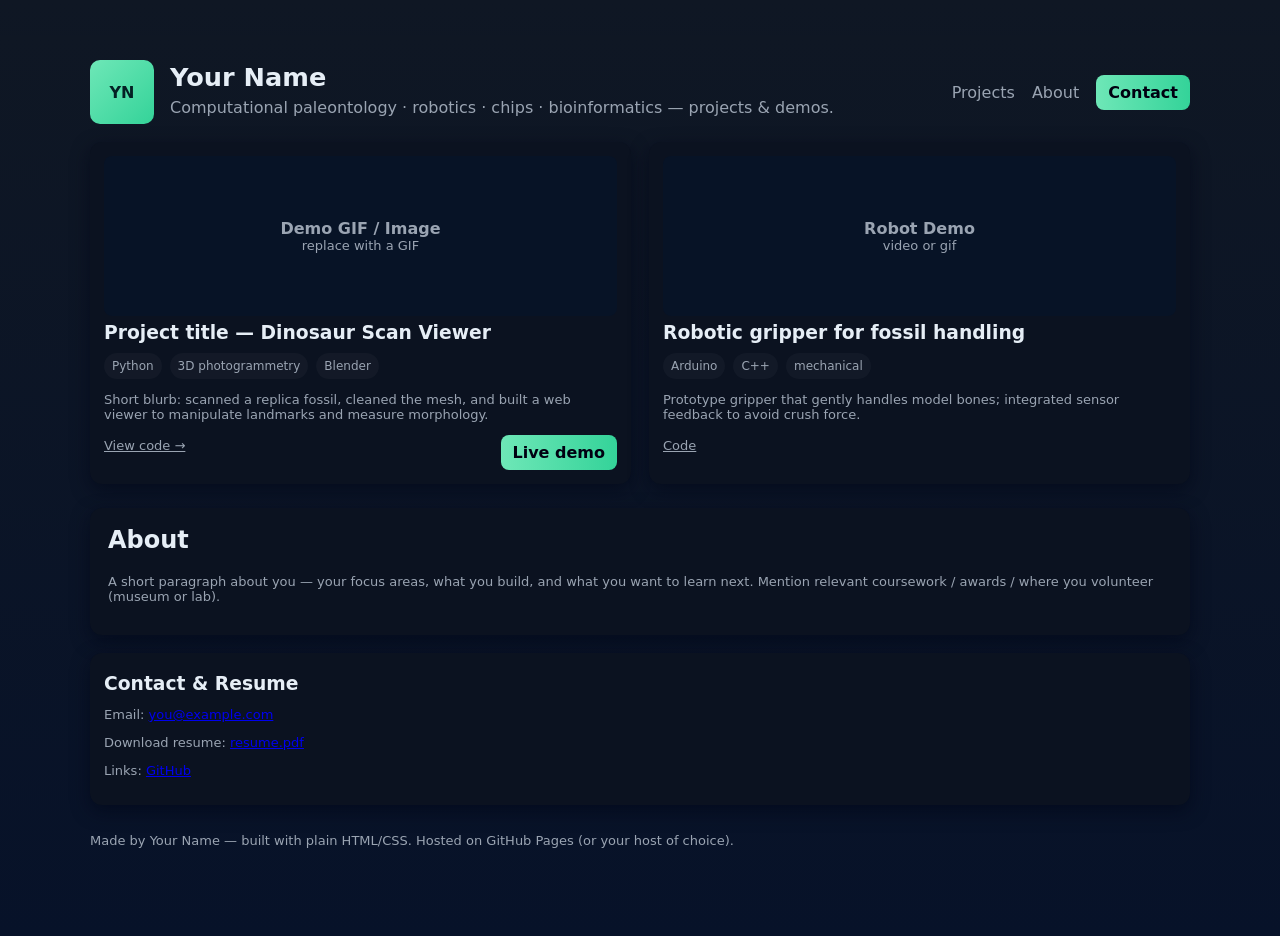
==== index.html @ a69de1a8 "Add initial HTML structure for personal portfolio" ====
<!doctype html>
<html lang="en">
<head>
  <meta charset="utf-8" />
  <meta name="viewport" content="width=device-width,initial-scale=1" />
  <title>Your Name — Projects</title>
  <style>
    :root{
      --bg:#0f1724; --card:#0b1220; --accent:#6ee7b7; --muted:#9aa4b2;
      --glass: rgba(255,255,255,0.03);
      font-family: Inter, system-ui, -apple-system, "Segoe UI", Roboto, "Helvetica Neue", Arial;
    }
    html,body{height:100%;margin:0;background:linear-gradient(180deg,var(--bg),#071229);color:#e6eef6}
    .wrap{max-width:1100px;margin:36px auto;padding:24px}
    header{display:flex;gap:16px;align-items:center;justify-content:space-between}
    .brand{display:flex;gap:16px;align-items:center}
    .logo{width:64px;height:64px;border-radius:10px;background:linear-gradient(135deg,var(--accent),#34d399);display:flex;align-items:center;justify-content:center;color:#042024;font-weight:700}
    h1{margin:0;font-size:1.6rem}
    p.lead{margin:6px 0;color:var(--muted)}
    nav a{color:var(--muted);text-decoration:none;margin-left:12px}
    main{margin-top:18px;display:grid;grid-template-columns:repeat(auto-fit,minmax(260px,1fr));gap:18px}
    .card{background:var(--card);border-radius:12px;padding:14px;box-shadow:0 6px 18px rgba(2,6,23,0.6);backdrop-filter: blur(6px)}
    .card h3{margin:6px 0}
    .tags{display:flex;gap:8px;flex-wrap:wrap;margin:10px 0}
    .tag{background:var(--glass);padding:6px 8px;border-radius:999px;font-size:12px;color:var(--muted)}
    .media{height:160px;border-radius:8px;overflow:hidden;background:#071326;display:flex;align-items:center;justify-content:center;color:var(--muted)}
    .small{font-size:13px;color:var(--muted)}
    footer{margin-top:28px;color:var(--muted);font-size:13px}
    .btn{display:inline-block;padding:8px 12px;border-radius:8px;background:linear-gradient(90deg,var(--accent),#34d399);color:#001; font-weight:600;text-decoration:none}
    @media (max-width:640px){header{flex-direction:column;align-items:flex-start} .logo{width:56px;height:56px}}
  </style>
</head>
<body>
  <div class="wrap">
    <header>
      <div class="brand">
        <div class="logo">YN</div>
        <div>
          <h1>Your Name</h1>
          <p class="lead">Computational paleontology · robotics · chips · bioinformatics — projects & demos.</p>
        </div>
      </div>
      <nav>
        <a href="#projects">Projects</a>
        <a href="#about">About</a>
        <a href="#contact" class="btn">Contact</a>
      </nav>
    </header>

    <section id="projects" style="margin-top:18px">
      <main>
        <!-- Project card 1 -->
        <article class="card">
          <div class="media">
            <!-- Replace with screenshot or GIF -->
            <div style="text-align:center">
              <strong>Demo GIF / Image</strong><div class="small">replace with a GIF</div>
            </div>
          </div>
          <h3>Project title — Dinosaur Scan Viewer</h3>
          <div class="tags">
            <span class="tag">Python</span>
            <span class="tag">3D photogrammetry</span>
            <span class="tag">Blender</span>
          </div>
          <p class="small">Short blurb: scanned a replica fossil, cleaned the mesh, and built a web viewer to manipulate landmarks and measure morphology.</p>
          <p style="margin-top:12px">
            <a href="https://github.com/yourusername/project-repo" target="_blank" rel="noopener" class="small">View code →</a>
            <span style="float:right"><a class="btn" href="#">Live demo</a></span>
          </p>
        </article>

        <!-- Project card 2 -->
        <article class="card">
          <div class="media"><div style="text-align:center"><strong>Robot Demo</strong><div class="small">video or gif</div></div></div>
          <h3>Robotic gripper for fossil handling</h3>
          <div class="tags"><span class="tag">Arduino</span><span class="tag">C++</span><span class="tag">mechanical</span></div>
          <p class="small">Prototype gripper that gently handles model bones; integrated sensor feedback to avoid crush force.</p>
          <p style="margin-top:12px"><a href="https://github.com/yourusername/robot-gripper" target="_blank" rel="noopener" class="small">Code</a></p>
        </article>

        <!-- Add more cards similarly -->
      </main>
    </section>

    <section id="about" style="margin-top:24px">
      <div class="card" style="padding:18px">
        <h2 style="margin-top:0">About</h2>
        <p class="small">A short paragraph about you — your focus areas, what you build, and what you want to learn next. Mention relevant coursework / awards / where you volunteer (museum or lab).</p>
      </div>
    </section>

    <section id="contact" style="margin-top:18px">
      <div class="card">
        <h3>Contact & Resume</h3>
        <p class="small">Email: <a href="mailto:you@example.com">you@example.com</a></p>
        <p class="small">Download resume: <a href="/resume.pdf">resume.pdf</a></p>
        <p class="small">Links: <a href="https://github.com/yourusername" target="_blank" rel="noopener">GitHub</a></p>
      </div>
    </section>

    <footer>
      <div class="small">Made by Your Name — built with plain HTML/CSS. Hosted on GitHub Pages (or your host of choice).</div>
    </footer>
  </div>
</body>
</html>
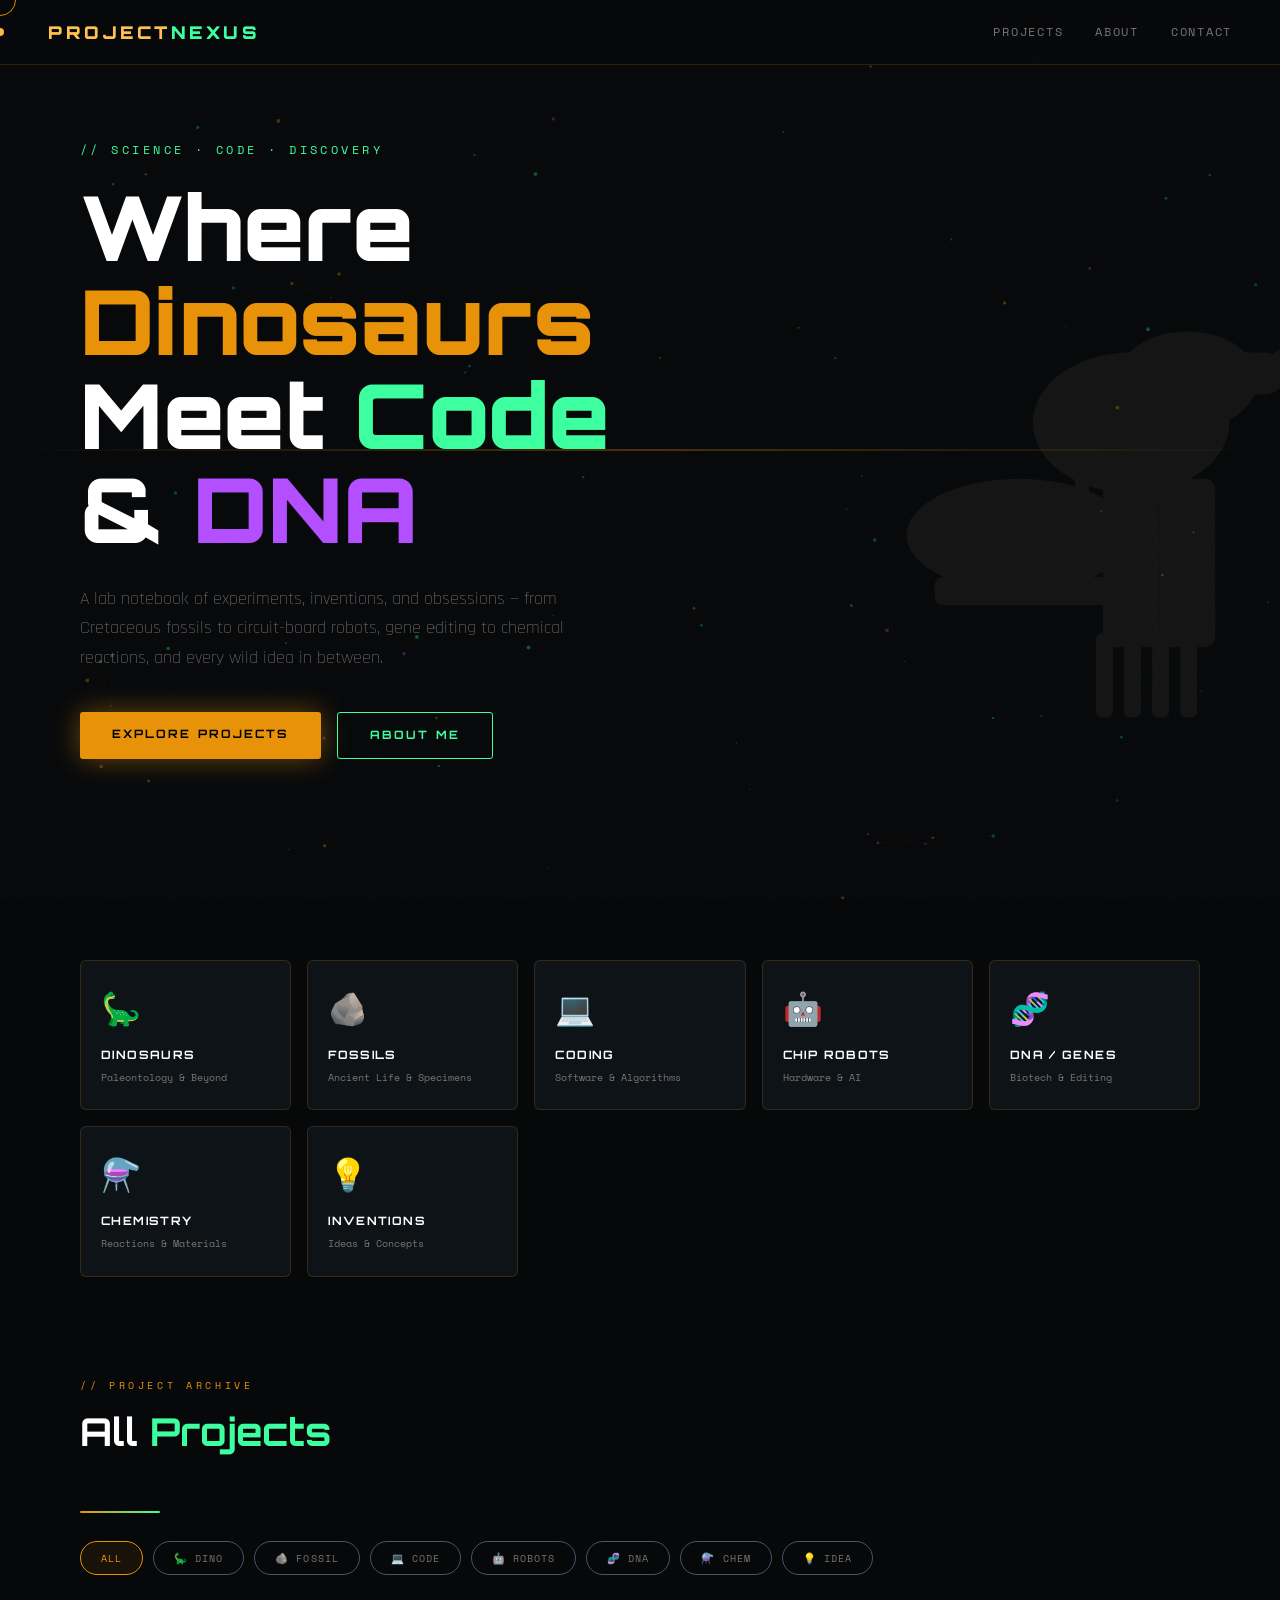
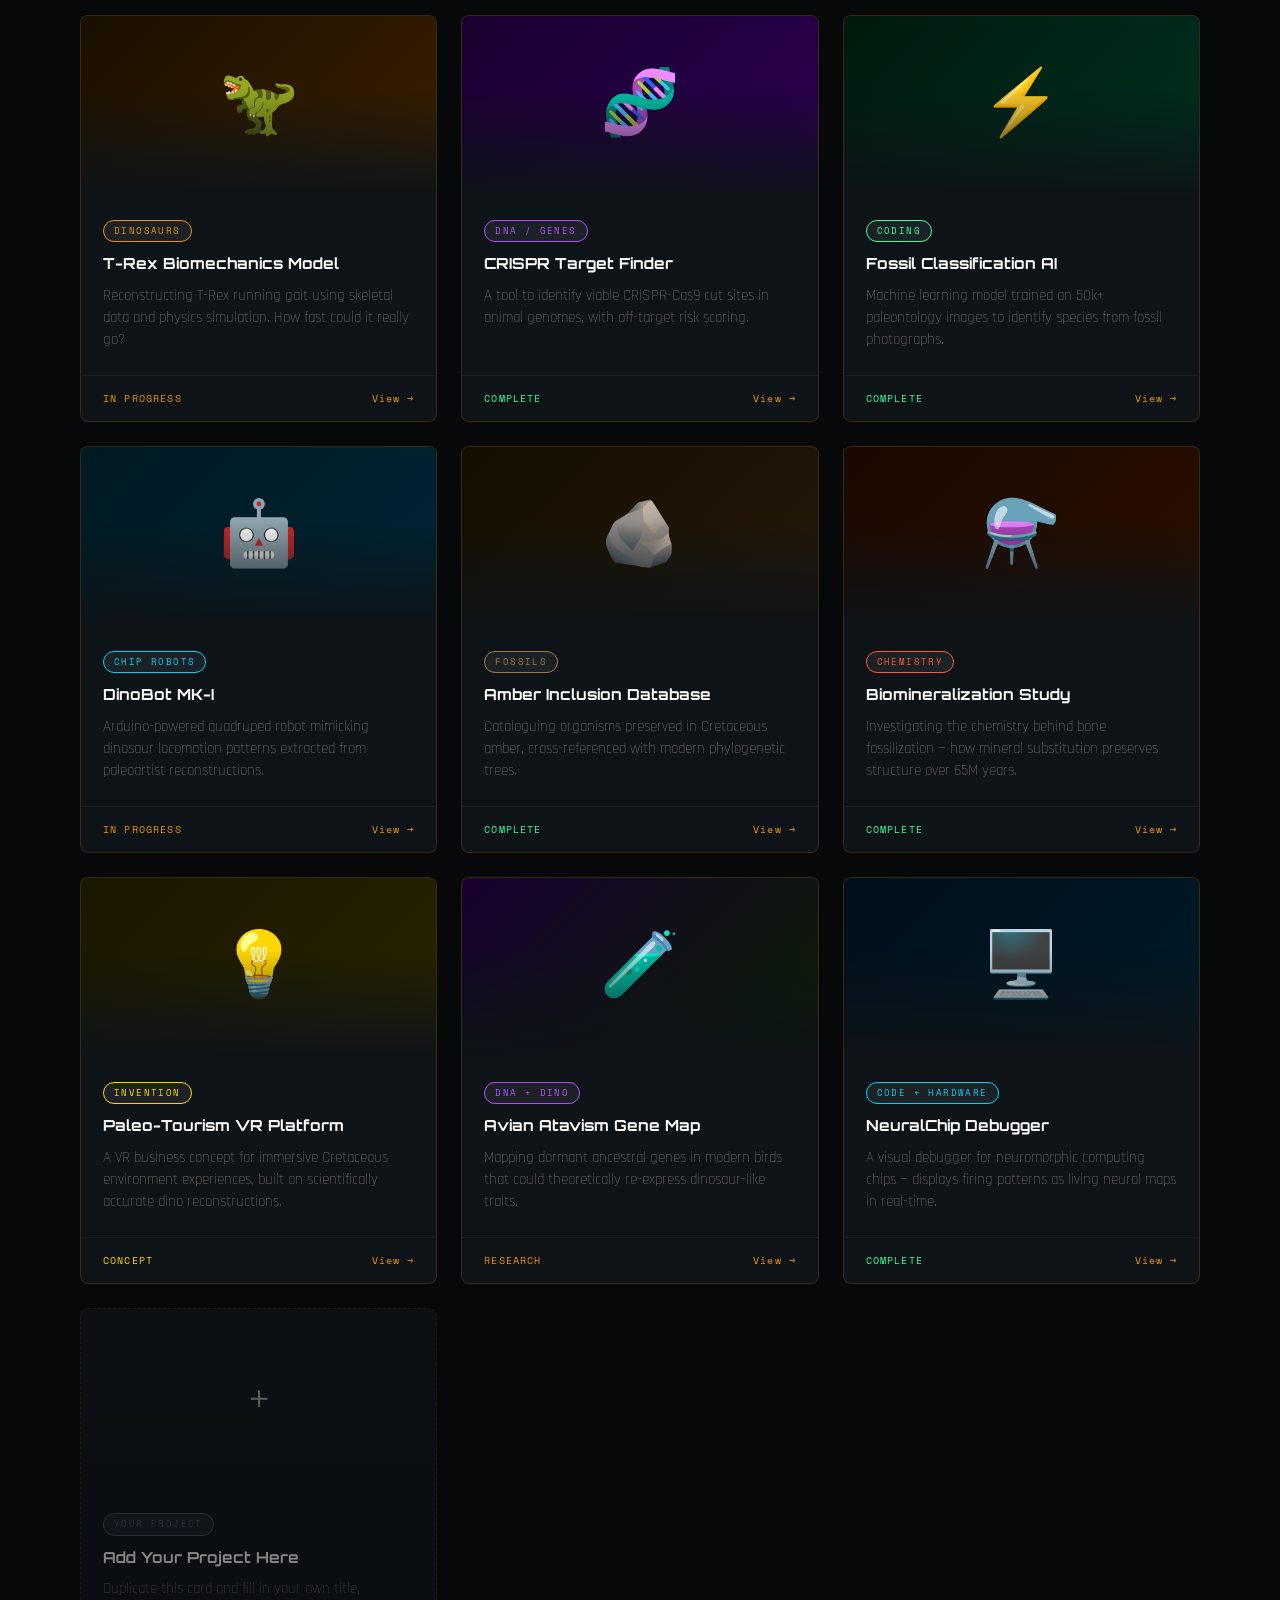
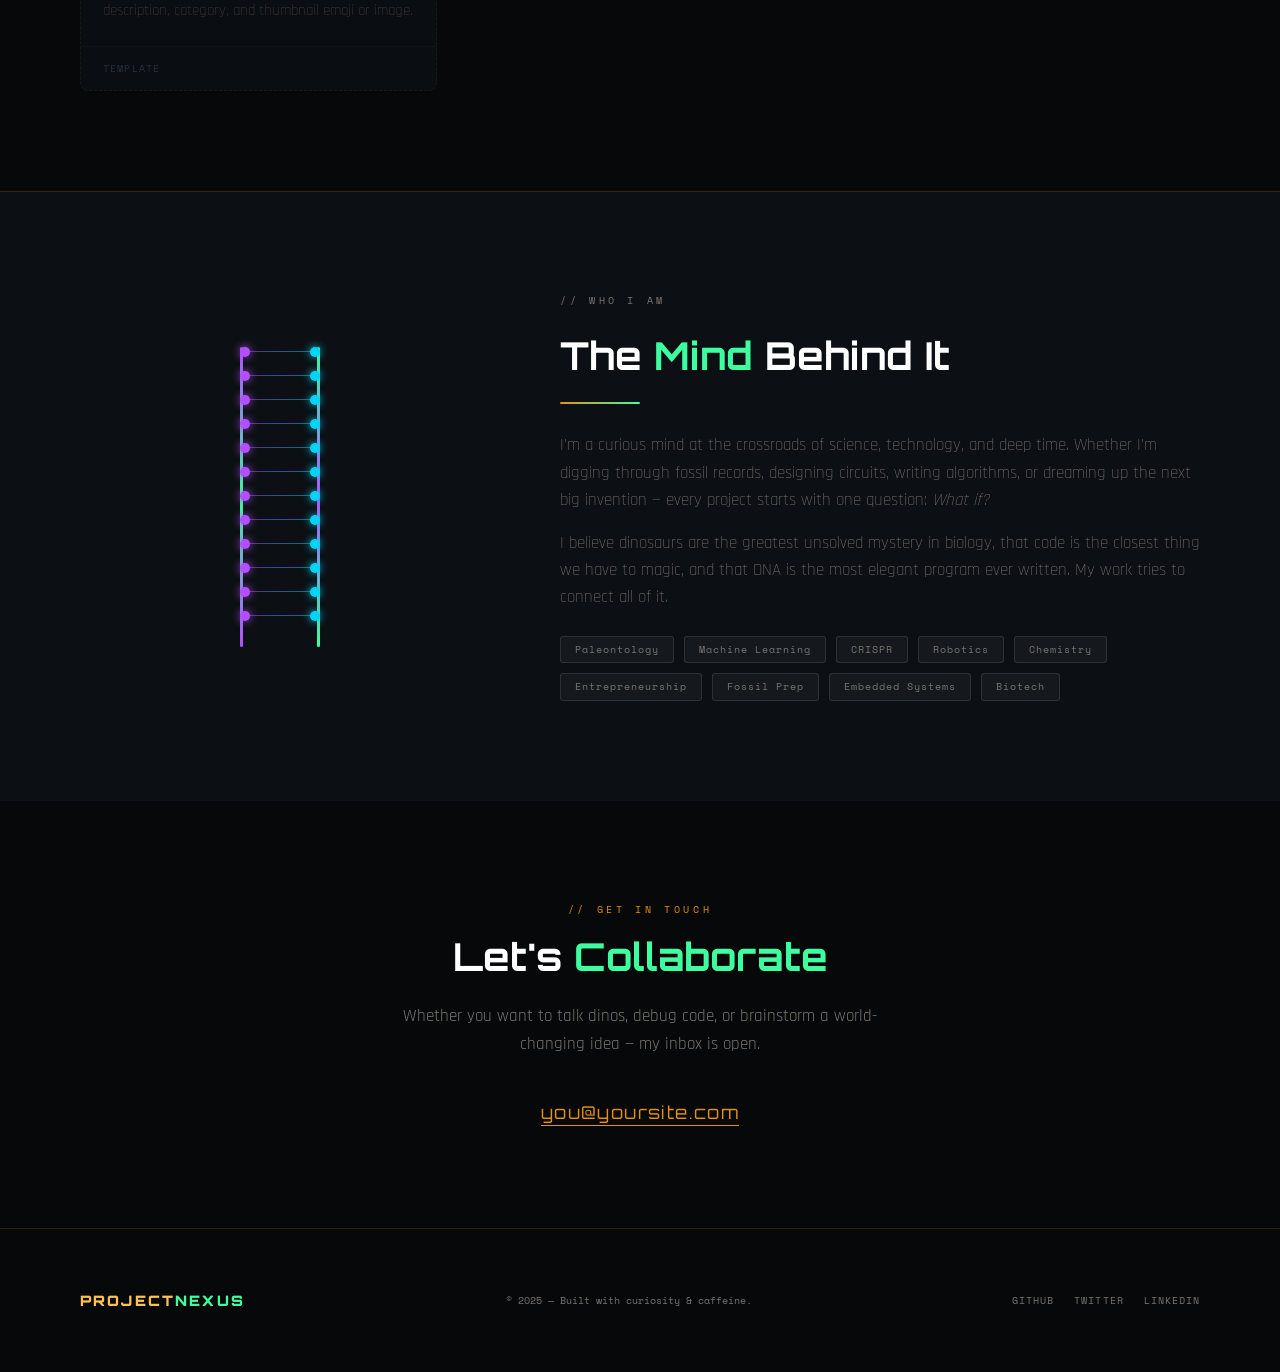
==== commit 1a3308c5: "Add files via upload" ====
--- a/index.html
+++ b/index.html
@@ -1,107 +1,949 @@
-<!doctype html>
+<!DOCTYPE html>
 <html lang="en">
 <head>
-  <meta charset="utf-8" />
-  <meta name="viewport" content="width=device-width,initial-scale=1" />
-  <title>Your Name — Projects</title>
-  <style>
-    :root{
-      --bg:#0f1724; --card:#0b1220; --accent:#6ee7b7; --muted:#9aa4b2;
-      --glass: rgba(255,255,255,0.03);
-      font-family: Inter, system-ui, -apple-system, "Segoe UI", Roboto, "Helvetica Neue", Arial;
-    }
-    html,body{height:100%;margin:0;background:linear-gradient(180deg,var(--bg),#071229);color:#e6eef6}
-    .wrap{max-width:1100px;margin:36px auto;padding:24px}
-    header{display:flex;gap:16px;align-items:center;justify-content:space-between}
-    .brand{display:flex;gap:16px;align-items:center}
-    .logo{width:64px;height:64px;border-radius:10px;background:linear-gradient(135deg,var(--accent),#34d399);display:flex;align-items:center;justify-content:center;color:#042024;font-weight:700}
-    h1{margin:0;font-size:1.6rem}
-    p.lead{margin:6px 0;color:var(--muted)}
-    nav a{color:var(--muted);text-decoration:none;margin-left:12px}
-    main{margin-top:18px;display:grid;grid-template-columns:repeat(auto-fit,minmax(260px,1fr));gap:18px}
-    .card{background:var(--card);border-radius:12px;padding:14px;box-shadow:0 6px 18px rgba(2,6,23,0.6);backdrop-filter: blur(6px)}
-    .card h3{margin:6px 0}
-    .tags{display:flex;gap:8px;flex-wrap:wrap;margin:10px 0}
-    .tag{background:var(--glass);padding:6px 8px;border-radius:999px;font-size:12px;color:var(--muted)}
-    .media{height:160px;border-radius:8px;overflow:hidden;background:#071326;display:flex;align-items:center;justify-content:center;color:var(--muted)}
-    .small{font-size:13px;color:var(--muted)}
-    footer{margin-top:28px;color:var(--muted);font-size:13px}
-    .btn{display:inline-block;padding:8px 12px;border-radius:8px;background:linear-gradient(90deg,var(--accent),#34d399);color:#001; font-weight:600;text-decoration:none}
-    @media (max-width:640px){header{flex-direction:column;align-items:flex-start} .logo{width:56px;height:56px}}
-  </style>
+<meta charset="UTF-8" />
+<meta name="viewport" content="width=device-width, initial-scale=1.0"/>
+<title>Project Nexus — Dino·Code·DNA</title>
+<link href="https://fonts.googleapis.com/css2?family=Orbitron:wght@400;700;900&family=Space+Mono:ital,wght@0,400;0,700;1,400&family=Rajdhani:wght@300;400;600&display=swap" rel="stylesheet"/>
+<style>
+  :root {
+    --bg:        #06080a;
+    --bg2:       #0c1014;
+    --amber:     #e8920a;
+    --amber-lt:  #ffc14d;
+    --neon:      #3dffa0;
+    --cyan:      #00d4f5;
+    --dna:       #b44fff;
+    --chem:      #ff5733;
+    --idea:      #ffd700;
+    --fossil:    #a07840;
+    --muted:     #4a5568;
+    --text:      #d4cfc8;
+    --text-dim:  #7a7570;
+    --card-bg:   #0e1318;
+    --border:    rgba(232,146,10,0.18);
+  }
+
+  *, *::before, *::after { box-sizing: border-box; margin: 0; padding: 0; }
+
+  html { scroll-behavior: smooth; }
+
+  body {
+    background: var(--bg);
+    color: var(--text);
+    font-family: 'Rajdhani', sans-serif;
+    font-size: 17px;
+    line-height: 1.6;
+    overflow-x: hidden;
+    cursor: none;
+  }
+
+  /* ── Custom Cursor ── */
+  .cursor {
+    position: fixed; top: 0; left: 0; z-index: 9999;
+    pointer-events: none;
+    mix-blend-mode: difference;
+  }
+  .cursor-dot {
+    width: 8px; height: 8px; border-radius: 50%;
+    background: var(--amber-lt);
+    transform: translate(-50%,-50%);
+    transition: transform .1s;
+  }
+  .cursor-ring {
+    width: 32px; height: 32px; border-radius: 50%;
+    border: 1.5px solid var(--amber);
+    transform: translate(-50%,-50%);
+    transition: transform .18s ease, width .2s, height .2s;
+  }
+
+  /* ── Canvas BG ── */
+  #bg-canvas {
+    position: fixed; inset: 0; z-index: 0;
+    pointer-events: none; opacity: .55;
+  }
+
+  /* ── Layout ── */
+  .page { position: relative; z-index: 1; }
+
+  /* ── NAV ── */
+  nav {
+    position: fixed; top: 0; left: 0; right: 0; z-index: 100;
+    display: flex; align-items: center; justify-content: space-between;
+    padding: 18px 48px;
+    background: linear-gradient(to bottom, rgba(6,8,10,.95), transparent);
+    border-bottom: 1px solid var(--border);
+    backdrop-filter: blur(6px);
+  }
+
+  .nav-logo {
+    font-family: 'Orbitron', monospace;
+    font-weight: 900; font-size: 1.1rem;
+    color: var(--amber-lt);
+    letter-spacing: .2em;
+    text-decoration: none;
+  }
+  .nav-logo span { color: var(--neon); }
+
+  .nav-links { display: flex; gap: 32px; list-style: none; }
+  .nav-links a {
+    font-family: 'Space Mono', monospace;
+    font-size: .72rem; letter-spacing: .15em;
+    color: var(--text-dim); text-decoration: none;
+    text-transform: uppercase;
+    transition: color .2s;
+  }
+  .nav-links a:hover { color: var(--amber-lt); }
+
+  /* ── HERO ── */
+  .hero {
+    min-height: 100vh;
+    display: flex; flex-direction: column;
+    justify-content: center; align-items: flex-start;
+    padding: 0 80px;
+    position: relative; overflow: hidden;
+  }
+
+  .hero-eyebrow {
+    font-family: 'Space Mono', monospace;
+    font-size: .72rem; letter-spacing: .3em;
+    color: var(--neon); text-transform: uppercase;
+    margin-bottom: 20px;
+    animation: fadeUp .8s both;
+  }
+
+  .hero-title {
+    font-family: 'Orbitron', monospace;
+    font-weight: 900;
+    font-size: clamp(2.8rem, 7vw, 6rem);
+    line-height: 1.05;
+    color: #fff;
+    animation: fadeUp .9s .1s both;
+  }
+
+  .hero-title .amber  { color: var(--amber); }
+  .hero-title .neon   { color: var(--neon); }
+  .hero-title .dna    { color: var(--dna); }
+
+  .hero-sub {
+    margin-top: 28px;
+    max-width: 540px;
+    font-size: 1.15rem;
+    color: var(--text-dim);
+    font-weight: 300;
+    animation: fadeUp 1s .2s both;
+  }
+
+  .hero-cta {
+    margin-top: 40px;
+    display: flex; gap: 16px;
+    animation: fadeUp 1s .35s both;
+  }
+
+  .btn {
+    display: inline-block;
+    padding: 13px 32px;
+    font-family: 'Orbitron', monospace;
+    font-size: .72rem; font-weight: 700;
+    letter-spacing: .18em; text-transform: uppercase;
+    text-decoration: none;
+    border-radius: 3px;
+    cursor: none;
+    transition: all .2s;
+  }
+  .btn-primary {
+    background: var(--amber);
+    color: #000;
+    box-shadow: 0 0 28px rgba(232,146,10,.45);
+  }
+  .btn-primary:hover {
+    background: var(--amber-lt);
+    box-shadow: 0 0 40px rgba(255,193,77,.6);
+    transform: translateY(-2px);
+  }
+  .btn-ghost {
+    background: transparent;
+    color: var(--neon);
+    border: 1px solid var(--neon);
+  }
+  .btn-ghost:hover {
+    background: rgba(61,255,160,.1);
+    transform: translateY(-2px);
+  }
+
+  /* Dino silhouette */
+  .hero-dino {
+    position: absolute; right: -20px; bottom: 0;
+    height: 78vh; opacity: .07;
+    pointer-events: none;
+    filter: sepia(1) hue-rotate(20deg);
+  }
+
+  /* amber scan line */
+  .hero-scanline {
+    position: absolute; left: 0; right: 0;
+    height: 2px;
+    background: linear-gradient(90deg, transparent, var(--amber), transparent);
+    animation: scan 4s linear infinite;
+    opacity: .3;
+  }
+
+  /* ── SECTION SHARED ── */
+  section { padding: 100px 80px; }
+  .section-label {
+    font-family: 'Space Mono', monospace;
+    font-size: .65rem; letter-spacing: .35em;
+    text-transform: uppercase; color: var(--amber);
+    margin-bottom: 8px;
+  }
+  .section-title {
+    font-family: 'Orbitron', monospace;
+    font-size: clamp(1.6rem, 3vw, 2.6rem);
+    font-weight: 700; color: #fff;
+    margin-bottom: 48px;
+  }
+  .section-title em { font-style: normal; color: var(--neon); }
+
+  /* ── CATEGORIES ── */
+  #categories { padding: 60px 80px 0; }
+  .cat-grid {
+    display: grid;
+    grid-template-columns: repeat(auto-fill, minmax(200px, 1fr));
+    gap: 16px;
+  }
+
+  .cat-card {
+    border: 1px solid var(--border);
+    border-radius: 6px;
+    padding: 24px 20px;
+    background: var(--card-bg);
+    cursor: none;
+    transition: all .25s;
+    position: relative; overflow: hidden;
+  }
+  .cat-card::before {
+    content: '';
+    position: absolute; inset: 0;
+    background: var(--glow-color, var(--amber));
+    opacity: 0;
+    transition: opacity .25s;
+  }
+  .cat-card:hover::before { opacity: .07; }
+  .cat-card:hover { border-color: var(--glow-color, var(--amber)); transform: translateY(-4px); }
+
+  .cat-icon { font-size: 2rem; margin-bottom: 10px; display: block; }
+  .cat-name {
+    font-family: 'Orbitron', monospace;
+    font-size: .72rem; font-weight: 700;
+    letter-spacing: .12em; color: #fff;
+    text-transform: uppercase;
+  }
+  .cat-count {
+    font-family: 'Space Mono', monospace;
+    font-size: .65rem; color: var(--text-dim);
+    margin-top: 4px;
+  }
+
+  /* ── FILTER BAR ── */
+  .filter-bar {
+    display: flex; flex-wrap: wrap; gap: 10px;
+    margin-bottom: 40px;
+  }
+  .filter-btn {
+    padding: 8px 20px;
+    border-radius: 100px;
+    border: 1px solid var(--muted);
+    background: transparent;
+    color: var(--text-dim);
+    font-family: 'Space Mono', monospace;
+    font-size: .65rem; letter-spacing: .1em;
+    text-transform: uppercase;
+    cursor: none;
+    transition: all .2s;
+  }
+  .filter-btn:hover, .filter-btn.active {
+    border-color: var(--amber);
+    color: var(--amber);
+    background: rgba(232,146,10,.08);
+  }
+
+  /* ── PROJECT GRID ── */
+  .proj-grid {
+    display: grid;
+    grid-template-columns: repeat(auto-fill, minmax(340px, 1fr));
+    gap: 24px;
+  }
+
+  .proj-card {
+    background: var(--card-bg);
+    border: 1px solid var(--border);
+    border-radius: 8px;
+    overflow: hidden;
+    cursor: none;
+    transition: all .3s;
+    display: flex; flex-direction: column;
+    position: relative;
+  }
+  .proj-card:hover {
+    transform: translateY(-6px);
+    box-shadow: 0 24px 48px rgba(0,0,0,.6);
+    border-color: var(--card-accent, var(--amber));
+  }
+
+  .proj-thumb {
+    height: 180px;
+    display: flex; align-items: center; justify-content: center;
+    font-size: 4rem;
+    position: relative; overflow: hidden;
+  }
+  .proj-thumb::after {
+    content: '';
+    position: absolute; inset: 0;
+    background: linear-gradient(to bottom, transparent 40%, var(--card-bg));
+  }
+
+  .proj-body { padding: 20px 22px 24px; flex: 1; }
+
+  .proj-tag {
+    display: inline-block;
+    font-family: 'Space Mono', monospace;
+    font-size: .58rem; letter-spacing: .15em;
+    text-transform: uppercase;
+    padding: 3px 10px; border-radius: 100px;
+    margin-bottom: 10px;
+    background: rgba(255,255,255,.06);
+    color: var(--tag-color, var(--amber));
+    border: 1px solid var(--tag-color, var(--amber));
+  }
+
+  .proj-name {
+    font-family: 'Orbitron', monospace;
+    font-size: .95rem; font-weight: 700;
+    color: #fff; margin-bottom: 8px;
+  }
+  .proj-desc {
+    font-size: .92rem; color: var(--text-dim);
+    font-weight: 300; line-height: 1.5;
+  }
+
+  .proj-footer {
+    padding: 14px 22px;
+    border-top: 1px solid rgba(255,255,255,.05);
+    display: flex; justify-content: space-between; align-items: center;
+  }
+  .proj-status {
+    font-family: 'Space Mono', monospace;
+    font-size: .6rem; letter-spacing: .12em;
+    color: var(--neon); text-transform: uppercase;
+  }
+  .proj-status.wip { color: var(--amber); }
+  .proj-status.idea { color: var(--idea); }
+
+  .proj-link {
+    font-family: 'Space Mono', monospace;
+    font-size: .65rem; color: var(--amber);
+    text-decoration: none;
+    letter-spacing: .1em;
+    transition: color .2s;
+    cursor: none;
+  }
+  .proj-link:hover { color: var(--amber-lt); }
+
+  /* ── ABOUT / BIO ── */
+  #about { background: var(--bg2); border-top: 1px solid var(--border); }
+  .about-grid {
+    display: grid;
+    grid-template-columns: 1fr 1.6fr;
+    gap: 80px; align-items: center;
+  }
+  .about-visual {
+    position: relative;
+    height: 360px;
+  }
+  /* DNA Helix CSS */
+  .dna-wrap {
+    position: absolute; left: 50%; top: 50%;
+    transform: translate(-50%,-50%);
+    width: 80px; height: 300px;
+  }
+  .dna-strand {
+    position: absolute; width: 100%;
+    display: flex; flex-direction: column;
+    align-items: center; gap: 0;
+  }
+  .dna-rung {
+    display: flex; align-items: center;
+    width: 100%; justify-content: space-between;
+    margin-bottom: 14px;
+  }
+  .dna-node {
+    width: 10px; height: 10px; border-radius: 50%;
+    background: var(--dna);
+    box-shadow: 0 0 8px var(--dna);
+    animation: dnaPulse 2s ease-in-out infinite alternate;
+  }
+  .dna-node:nth-child(3n) { background: var(--cyan); box-shadow: 0 0 8px var(--cyan); animation-delay: .4s; }
+  .dna-node:nth-child(5n) { background: var(--neon); box-shadow: 0 0 8px var(--neon); animation-delay: .8s; }
+  .dna-bar {
+    flex: 1; height: 1px;
+    background: linear-gradient(90deg, var(--dna), var(--cyan));
+    opacity: .5;
+    animation: barPulse 2s ease-in-out infinite alternate;
+  }
+  .dna-spiral-l, .dna-spiral-r {
+    position: absolute; top: 0; width: 3px; height: 100%;
+    border-radius: 100px;
+  }
+  .dna-spiral-l {
+    left: 0; background: linear-gradient(to bottom, var(--dna), var(--neon), var(--dna));
+    animation: spiralL 3s ease-in-out infinite alternate;
+  }
+  .dna-spiral-r {
+    right: 0; background: linear-gradient(to bottom, var(--neon), var(--dna), var(--neon));
+    animation: spiralR 3s ease-in-out infinite alternate;
+  }
+
+  .about-text h3 {
+    font-family: 'Orbitron', monospace;
+    font-size: 1.4rem; color: #fff; margin-bottom: 16px;
+  }
+  .about-text p {
+    color: var(--text-dim); margin-bottom: 16px; font-weight: 300;
+  }
+  .about-tags {
+    display: flex; flex-wrap: wrap; gap: 10px; margin-top: 24px;
+  }
+  .about-tag {
+    font-family: 'Space Mono', monospace;
+    font-size: .62rem; letter-spacing: .1em;
+    padding: 5px 14px; border-radius: 3px;
+    background: rgba(255,255,255,.04);
+    border: 1px solid rgba(255,255,255,.1);
+    color: var(--text-dim);
+  }
+
+  /* ── CONTACT / FOOTER ── */
+  footer {
+    padding: 60px 80px;
+    border-top: 1px solid var(--border);
+    display: flex; justify-content: space-between; align-items: center;
+    flex-wrap: wrap; gap: 24px;
+  }
+  .footer-logo {
+    font-family: 'Orbitron', monospace;
+    font-size: .9rem; font-weight: 900;
+    color: var(--amber-lt); letter-spacing: .15em;
+  }
+  .footer-logo span { color: var(--neon); }
+  .footer-copy {
+    font-family: 'Space Mono', monospace;
+    font-size: .62rem; color: var(--text-dim);
+  }
+  .footer-socials { display: flex; gap: 20px; }
+  .footer-socials a {
+    font-family: 'Space Mono', monospace;
+    font-size: .65rem; letter-spacing: .1em;
+    color: var(--text-dim); text-decoration: none;
+    text-transform: uppercase; transition: color .2s;
+    cursor: none;
+  }
+  .footer-socials a:hover { color: var(--amber); }
+
+  /* ── CONTACT SECTION ── */
+  #contact { text-align: center; }
+  #contact .section-title { margin-bottom: 16px; }
+  .contact-sub { color: var(--text-dim); max-width: 500px; margin: 0 auto 40px; }
+  .contact-email {
+    font-family: 'Orbitron', monospace;
+    font-size: 1.1rem; color: var(--amber);
+    text-decoration: none; letter-spacing: .08em;
+    border-bottom: 1px solid var(--amber);
+    padding-bottom: 2px;
+    cursor: none;
+    transition: color .2s, border-color .2s;
+  }
+  .contact-email:hover { color: var(--amber-lt); border-color: var(--amber-lt); }
+
+  /* ── DIVIDER ── */
+  .amber-rule {
+    width: 80px; height: 2px;
+    background: linear-gradient(90deg, var(--amber), var(--neon));
+    margin: 0 0 28px;
+    border-radius: 1px;
+  }
+
+  /* ── SCROLL REVEAL ── */
+  .reveal { opacity: 0; transform: translateY(30px); transition: opacity .7s, transform .7s; }
+  .reveal.visible { opacity: 1; transform: none; }
+
+  /* ── ANIMATIONS ── */
+  @keyframes fadeUp {
+    from { opacity: 0; transform: translateY(24px); }
+    to   { opacity: 1; transform: none; }
+  }
+  @keyframes scan {
+    0%   { top: 0%; }
+    100% { top: 100%; }
+  }
+  @keyframes dnaPulse {
+    from { opacity: .6; transform: scale(1); }
+    to   { opacity: 1;  transform: scale(1.3); }
+  }
+  @keyframes barPulse {
+    from { opacity: .2; }
+    to   { opacity: .7; }
+  }
+  @keyframes spiralL {
+    from { transform: scaleX(1); }
+    to   { transform: scaleX(0.2); }
+  }
+  @keyframes spiralR {
+    from { transform: scaleX(0.2); }
+    to   { transform: scaleX(1); }
+  }
+
+  /* ── RESPONSIVE ── */
+  @media (max-width: 900px) {
+    nav { padding: 16px 24px; }
+    .nav-links { display: none; }
+    section, #categories, footer { padding-left: 24px; padding-right: 24px; }
+    .hero { padding: 0 24px; }
+    .about-grid { grid-template-columns: 1fr; }
+    .about-visual { height: 200px; }
+    .proj-grid { grid-template-columns: 1fr; }
+    .cat-grid { grid-template-columns: repeat(2, 1fr); }
+  }
+
+  /* Noise overlay */
+  body::before {
+    content: '';
+    position: fixed; inset: 0; z-index: 0;
+    pointer-events: none;
+    background-image: url("data:image/svg+xml,%3Csvg viewBox='0 0 200 200' xmlns='http://www.w3.org/2000/svg'%3E%3Cfilter id='noise'%3E%3CfeTurbulence type='fractalNoise' baseFrequency='0.75' numOctaves='4' stitchTiles='stitch'/%3E%3C/filter%3E%3Crect width='100%25' height='100%25' filter='url(%23noise)' opacity='1'/%3E%3C/svg%3E");
+    opacity: .025;
+    background-size: 200px;
+  }
+</style>
 </head>
 <body>
-  <div class="wrap">
-    <header>
-      <div class="brand">
-        <div class="logo">YN</div>
-        <div>
-          <h1>Your Name</h1>
-          <p class="lead">Computational paleontology · robotics · chips · bioinformatics — projects & demos.</p>
-        </div>
+
+<!-- Custom Cursor -->
+<div class="cursor" id="cursor">
+  <div class="cursor-ring" id="cursorRing"></div>
+  <div class="cursor-dot" id="cursorDot"></div>
+</div>
+
+<!-- Animated BG Canvas -->
+<canvas id="bg-canvas"></canvas>
+
+<div class="page">
+
+  <!-- NAV -->
+  <nav>
+    <a class="nav-logo" href="#">PROJECT<span>NEXUS</span></a>
+    <ul class="nav-links">
+      <li><a href="#projects">Projects</a></li>
+      <li><a href="#about">About</a></li>
+      <li><a href="#contact">Contact</a></li>
+    </ul>
+  </nav>
+
+  <!-- HERO -->
+  <section class="hero">
+    <div class="hero-scanline"></div>
+    <p class="hero-eyebrow">// Science · Code · Discovery</p>
+    <h1 class="hero-title">
+      Where<br>
+      <span class="amber">Dinosaurs</span><br>
+      Meet <span class="neon">Code</span><br>
+      &amp; <span class="dna">DNA</span>
+    </h1>
+    <p class="hero-sub">
+      A lab notebook of experiments, inventions, and obsessions — from Cretaceous fossils 
+      to circuit-board robots, gene editing to chemical reactions, and every wild idea in between.
+    </p>
+    <div class="hero-cta">
+      <a href="#projects" class="btn btn-primary">Explore Projects</a>
+      <a href="#about"    class="btn btn-ghost">About Me</a>
+    </div>
+
+    <!-- SVG T-Rex silhouette -->
+    <svg class="hero-dino" viewBox="0 0 400 500" xmlns="http://www.w3.org/2000/svg" fill="var(--amber)">
+      <!-- Simplified T-Rex shape -->
+      <ellipse cx="280" cy="160" rx="70" ry="50"/>
+      <ellipse cx="320" cy="130" rx="50" ry="35"/>
+      <rect x="300" y="110" width="90" height="30" rx="15"/>
+      <ellipse cx="395" cy="120" rx="18" ry="14"/>
+      <rect x="260" y="200" width="40" height="120" rx="8"/>
+      <rect x="300" y="200" width="40" height="120" rx="8"/>
+      <rect x="255" y="310" width="12" height="60" rx="4"/>
+      <rect x="275" y="310" width="12" height="60" rx="4"/>
+      <rect x="295" y="310" width="12" height="60" rx="4"/>
+      <rect x="315" y="310" width="12" height="60" rx="4"/>
+      <rect x="230" y="170" width="60" height="25" rx="12"/>
+      <rect x="240" y="188" width="10" height="30" rx="4"/>
+      <ellipse cx="200" cy="240" rx="80" ry="40"/>
+      <rect x="140" y="270" width="130" height="20" rx="6"/>
+    </svg>
+  </section>
+
+  <!-- CATEGORY OVERVIEW -->
+  <div id="categories">
+    <div class="cat-grid">
+      <div class="cat-card" style="--glow-color:var(--amber)">
+        <span class="cat-icon">🦕</span>
+        <div class="cat-name">Dinosaurs</div>
+        <div class="cat-count">Paleontology &amp; Beyond</div>
       </div>
-      <nav>
-        <a href="#projects">Projects</a>
-        <a href="#about">About</a>
-        <a href="#contact" class="btn">Contact</a>
-      </nav>
-    </header>
-
-    <section id="projects" style="margin-top:18px">
-      <main>
-        <!-- Project card 1 -->
-        <article class="card">
-          <div class="media">
-            <!-- Replace with screenshot or GIF -->
-            <div style="text-align:center">
-              <strong>Demo GIF / Image</strong><div class="small">replace with a GIF</div>
-            </div>
+      <div class="cat-card" style="--glow-color:var(--fossil)">
+        <span class="cat-icon">🪨</span>
+        <div class="cat-name">Fossils</div>
+        <div class="cat-count">Ancient Life &amp; Specimens</div>
+      </div>
+      <div class="cat-card" style="--glow-color:var(--neon)">
+        <span class="cat-icon">💻</span>
+        <div class="cat-name">Coding</div>
+        <div class="cat-count">Software &amp; Algorithms</div>
+      </div>
+      <div class="cat-card" style="--glow-color:var(--cyan)">
+        <span class="cat-icon">🤖</span>
+        <div class="cat-name">Chip Robots</div>
+        <div class="cat-count">Hardware &amp; AI</div>
+      </div>
+      <div class="cat-card" style="--glow-color:var(--dna)">
+        <span class="cat-icon">🧬</span>
+        <div class="cat-name">DNA / Genes</div>
+        <div class="cat-count">Biotech &amp; Editing</div>
+      </div>
+      <div class="cat-card" style="--glow-color:var(--chem)">
+        <span class="cat-icon">⚗️</span>
+        <div class="cat-name">Chemistry</div>
+        <div class="cat-count">Reactions &amp; Materials</div>
+      </div>
+      <div class="cat-card" style="--glow-color:var(--idea)">
+        <span class="cat-icon">💡</span>
+        <div class="cat-name">Inventions</div>
+        <div class="cat-count">Ideas &amp; Concepts</div>
+      </div>
+    </div>
+  </div>
+
+  <!-- PROJECTS -->
+  <section id="projects">
+    <p class="section-label reveal">// Project Archive</p>
+    <h2 class="section-title reveal">All <em>Projects</em></h2>
+    <div class="amber-rule reveal"></div>
+
+    <div class="filter-bar reveal" id="filterBar">
+      <button class="filter-btn active" data-filter="all">All</button>
+      <button class="filter-btn" data-filter="dino">🦕 Dino</button>
+      <button class="filter-btn" data-filter="fossil">🪨 Fossil</button>
+      <button class="filter-btn" data-filter="code">💻 Code</button>
+      <button class="filter-btn" data-filter="robot">🤖 Robots</button>
+      <button class="filter-btn" data-filter="dna">🧬 DNA</button>
+      <button class="filter-btn" data-filter="chem">⚗️ Chem</button>
+      <button class="filter-btn" data-filter="idea">💡 Idea</button>
+    </div>
+
+    <div class="proj-grid" id="projGrid">
+
+      <!-- SAMPLE CARDS — replace with your own! -->
+      <article class="proj-card" data-cat="dino" style="--card-accent:var(--amber)">
+        <div class="proj-thumb" style="background:linear-gradient(135deg,#1a0f00,#3a2000)">🦖</div>
+        <div class="proj-body">
+          <span class="proj-tag" style="--tag-color:var(--amber)">Dinosaurs</span>
+          <h3 class="proj-name">T-Rex Biomechanics Model</h3>
+          <p class="proj-desc">Reconstructing T-Rex running gait using skeletal data and physics simulation. How fast could it really go?</p>
+        </div>
+        <div class="proj-footer">
+          <span class="proj-status wip">In Progress</span>
+          <a href="#" class="proj-link">View →</a>
+        </div>
+      </article>
+
+      <article class="proj-card" data-cat="dna" style="--card-accent:var(--dna)">
+        <div class="proj-thumb" style="background:linear-gradient(135deg,#1a0030,#2a0050)">🧬</div>
+        <div class="proj-body">
+          <span class="proj-tag" style="--tag-color:var(--dna)">DNA / Genes</span>
+          <h3 class="proj-name">CRISPR Target Finder</h3>
+          <p class="proj-desc">A tool to identify viable CRISPR-Cas9 cut sites in animal genomes, with off-target risk scoring.</p>
+        </div>
+        <div class="proj-footer">
+          <span class="proj-status">Complete</span>
+          <a href="#" class="proj-link">View →</a>
+        </div>
+      </article>
+
+      <article class="proj-card" data-cat="code" style="--card-accent:var(--neon)">
+        <div class="proj-thumb" style="background:linear-gradient(135deg,#001a0d,#003020)">⚡</div>
+        <div class="proj-body">
+          <span class="proj-tag" style="--tag-color:var(--neon)">Coding</span>
+          <h3 class="proj-name">Fossil Classification AI</h3>
+          <p class="proj-desc">Machine learning model trained on 50k+ paleontology images to identify species from fossil photographs.</p>
+        </div>
+        <div class="proj-footer">
+          <span class="proj-status">Complete</span>
+          <a href="#" class="proj-link">View →</a>
+        </div>
+      </article>
+
+      <article class="proj-card" data-cat="robot" style="--card-accent:var(--cyan)">
+        <div class="proj-thumb" style="background:linear-gradient(135deg,#001a22,#002535)">🤖</div>
+        <div class="proj-body">
+          <span class="proj-tag" style="--tag-color:var(--cyan)">Chip Robots</span>
+          <h3 class="proj-name">DinoBot MK-I</h3>
+          <p class="proj-desc">Arduino-powered quadruped robot mimicking dinosaur locomotion patterns extracted from paleoartist reconstructions.</p>
+        </div>
+        <div class="proj-footer">
+          <span class="proj-status wip">In Progress</span>
+          <a href="#" class="proj-link">View →</a>
+        </div>
+      </article>
+
+      <article class="proj-card" data-cat="fossil" style="--card-accent:var(--fossil)">
+        <div class="proj-thumb" style="background:linear-gradient(135deg,#150e00,#25180a)">🪨</div>
+        <div class="proj-body">
+          <span class="proj-tag" style="--tag-color:var(--fossil)">Fossils</span>
+          <h3 class="proj-name">Amber Inclusion Database</h3>
+          <p class="proj-desc">Cataloguing organisms preserved in Cretaceous amber, cross-referenced with modern phylogenetic trees.</p>
+        </div>
+        <div class="proj-footer">
+          <span class="proj-status">Complete</span>
+          <a href="#" class="proj-link">View →</a>
+        </div>
+      </article>
+
+      <article class="proj-card" data-cat="chem" style="--card-accent:var(--chem)">
+        <div class="proj-thumb" style="background:linear-gradient(135deg,#1a0800,#2a1000)">⚗️</div>
+        <div class="proj-body">
+          <span class="proj-tag" style="--tag-color:var(--chem)">Chemistry</span>
+          <h3 class="proj-name">Biomineralization Study</h3>
+          <p class="proj-desc">Investigating the chemistry behind bone fossilization — how mineral substitution preserves structure over 65M years.</p>
+        </div>
+        <div class="proj-footer">
+          <span class="proj-status">Complete</span>
+          <a href="#" class="proj-link">View →</a>
+        </div>
+      </article>
+
+      <article class="proj-card" data-cat="idea" style="--card-accent:var(--idea)">
+        <div class="proj-thumb" style="background:linear-gradient(135deg,#1a1600,#2a2400)">💡</div>
+        <div class="proj-body">
+          <span class="proj-tag" style="--tag-color:var(--idea)">Invention</span>
+          <h3 class="proj-name">Paleo-Tourism VR Platform</h3>
+          <p class="proj-desc">A VR business concept for immersive Cretaceous environment experiences, built on scientifically accurate dino reconstructions.</p>
+        </div>
+        <div class="proj-footer">
+          <span class="proj-status idea">Concept</span>
+          <a href="#" class="proj-link">View →</a>
+        </div>
+      </article>
+
+      <article class="proj-card" data-cat="dino dna" style="--card-accent:var(--dna)">
+        <div class="proj-thumb" style="background:linear-gradient(135deg,#180030,#0a2000)">🧪</div>
+        <div class="proj-body">
+          <span class="proj-tag" style="--tag-color:var(--dna)">DNA + Dino</span>
+          <h3 class="proj-name">Avian Atavism Gene Map</h3>
+          <p class="proj-desc">Mapping dormant ancestral genes in modern birds that could theoretically re-express dinosaur-like traits.</p>
+        </div>
+        <div class="proj-footer">
+          <span class="proj-status wip">Research</span>
+          <a href="#" class="proj-link">View →</a>
+        </div>
+      </article>
+
+      <article class="proj-card" data-cat="code robot" style="--card-accent:var(--cyan)">
+        <div class="proj-thumb" style="background:linear-gradient(135deg,#000f1a,#001a28)">🖥️</div>
+        <div class="proj-body">
+          <span class="proj-tag" style="--tag-color:var(--cyan)">Code + Hardware</span>
+          <h3 class="proj-name">NeuralChip Debugger</h3>
+          <p class="proj-desc">A visual debugger for neuromorphic computing chips — displays firing patterns as living neural maps in real-time.</p>
+        </div>
+        <div class="proj-footer">
+          <span class="proj-status">Complete</span>
+          <a href="#" class="proj-link">View →</a>
+        </div>
+      </article>
+
+      <!-- ADD YOUR OWN CARD HERE -->
+      <article class="proj-card" data-cat="" style="--card-accent:var(--muted); border-style: dashed; opacity:.5">
+        <div class="proj-thumb" style="background:rgba(255,255,255,.02); font-size:2rem">＋</div>
+        <div class="proj-body">
+          <span class="proj-tag" style="--tag-color:var(--muted)">Your Project</span>
+          <h3 class="proj-name">Add Your Project Here</h3>
+          <p class="proj-desc">Duplicate this card and fill in your own title, description, category, and thumbnail emoji or image.</p>
+        </div>
+        <div class="proj-footer">
+          <span class="proj-status" style="color:var(--muted)">Template</span>
+        </div>
+      </article>
+
+    </div>
+  </section>
+
+  <!-- ABOUT -->
+  <section id="about">
+    <div class="about-grid">
+      <div class="about-visual">
+        <!-- DNA Helix -->
+        <div class="dna-wrap">
+          <div class="dna-spiral-l"></div>
+          <div class="dna-spiral-r"></div>
+          <div class="dna-strand">
+            <div class="dna-rung"><div class="dna-node"></div><div class="dna-bar"></div><div class="dna-node"></div></div>
+            <div class="dna-rung"><div class="dna-node"></div><div class="dna-bar"></div><div class="dna-node"></div></div>
+            <div class="dna-rung"><div class="dna-node"></div><div class="dna-bar"></div><div class="dna-node"></div></div>
+            <div class="dna-rung"><div class="dna-node"></div><div class="dna-bar"></div><div class="dna-node"></div></div>
+            <div class="dna-rung"><div class="dna-node"></div><div class="dna-bar"></div><div class="dna-node"></div></div>
+            <div class="dna-rung"><div class="dna-node"></div><div class="dna-bar"></div><div class="dna-node"></div></div>
+            <div class="dna-rung"><div class="dna-node"></div><div class="dna-bar"></div><div class="dna-node"></div></div>
+            <div class="dna-rung"><div class="dna-node"></div><div class="dna-bar"></div><div class="dna-node"></div></div>
+            <div class="dna-rung"><div class="dna-node"></div><div class="dna-bar"></div><div class="dna-node"></div></div>
+            <div class="dna-rung"><div class="dna-node"></div><div class="dna-bar"></div><div class="dna-node"></div></div>
+            <div class="dna-rung"><div class="dna-node"></div><div class="dna-bar"></div><div class="dna-node"></div></div>
+            <div class="dna-rung"><div class="dna-node"></div><div class="dna-bar"></div><div class="dna-node"></div></div>
           </div>
-          <h3>Project title — Dinosaur Scan Viewer</h3>
-          <div class="tags">
-            <span class="tag">Python</span>
-            <span class="tag">3D photogrammetry</span>
-            <span class="tag">Blender</span>
-          </div>
-          <p class="small">Short blurb: scanned a replica fossil, cleaned the mesh, and built a web viewer to manipulate landmarks and measure morphology.</p>
-          <p style="margin-top:12px">
-            <a href="https://github.com/yourusername/project-repo" target="_blank" rel="noopener" class="small">View code →</a>
-            <span style="float:right"><a class="btn" href="#">Live demo</a></span>
-          </p>
-        </article>
-
-        <!-- Project card 2 -->
-        <article class="card">
-          <div class="media"><div style="text-align:center"><strong>Robot Demo</strong><div class="small">video or gif</div></div></div>
-          <h3>Robotic gripper for fossil handling</h3>
-          <div class="tags"><span class="tag">Arduino</span><span class="tag">C++</span><span class="tag">mechanical</span></div>
-          <p class="small">Prototype gripper that gently handles model bones; integrated sensor feedback to avoid crush force.</p>
-          <p style="margin-top:12px"><a href="https://github.com/yourusername/robot-gripper" target="_blank" rel="noopener" class="small">Code</a></p>
-        </article>
-
-        <!-- Add more cards similarly -->
-      </main>
-    </section>
-
-    <section id="about" style="margin-top:24px">
-      <div class="card" style="padding:18px">
-        <h2 style="margin-top:0">About</h2>
-        <p class="small">A short paragraph about you — your focus areas, what you build, and what you want to learn next. Mention relevant coursework / awards / where you volunteer (museum or lab).</p>
+        </div>
       </div>
-    </section>
-
-    <section id="contact" style="margin-top:18px">
-      <div class="card">
-        <h3>Contact & Resume</h3>
-        <p class="small">Email: <a href="mailto:you@example.com">you@example.com</a></p>
-        <p class="small">Download resume: <a href="/resume.pdf">resume.pdf</a></p>
-        <p class="small">Links: <a href="https://github.com/yourusername" target="_blank" rel="noopener">GitHub</a></p>
+
+      <div class="about-text reveal">
+        <p class="section-label">// Who I Am</p>
+        <h2 class="section-title" style="margin-bottom:16px">The <em>Mind</em> Behind It</h2>
+        <div class="amber-rule"></div>
+        <p>
+          I'm a curious mind at the crossroads of science, technology, and deep time. 
+          Whether I'm digging through fossil records, designing circuits, writing algorithms, 
+          or dreaming up the next big invention — every project starts with one question: <em>What if?</em>
+        </p>
+        <p>
+          I believe dinosaurs are the greatest unsolved mystery in biology, that code is the closest thing 
+          we have to magic, and that DNA is the most elegant program ever written. My work tries to connect all of it.
+        </p>
+        <div class="about-tags">
+          <span class="about-tag">Paleontology</span>
+          <span class="about-tag">Machine Learning</span>
+          <span class="about-tag">CRISPR</span>
+          <span class="about-tag">Robotics</span>
+          <span class="about-tag">Chemistry</span>
+          <span class="about-tag">Entrepreneurship</span>
+          <span class="about-tag">Fossil Prep</span>
+          <span class="about-tag">Embedded Systems</span>
+          <span class="about-tag">Biotech</span>
+        </div>
       </div>
-    </section>
-
-    <footer>
-      <div class="small">Made by Your Name — built with plain HTML/CSS. Hosted on GitHub Pages (or your host of choice).</div>
-    </footer>
-  </div>
+    </div>
+  </section>
+
+  <!-- CONTACT -->
+  <section id="contact">
+    <p class="section-label reveal">// Get In Touch</p>
+    <h2 class="section-title reveal">Let's <em>Collaborate</em></h2>
+    <p class="contact-sub reveal">
+      Whether you want to talk dinos, debug code, or brainstorm a world-changing idea — my inbox is open.
+    </p>
+    <a href="mailto:you@yoursite.com" class="contact-email reveal">you@yoursite.com</a>
+  </section>
+
+  <!-- FOOTER -->
+  <footer>
+    <div class="footer-logo">PROJECT<span>NEXUS</span></div>
+    <div class="footer-copy">© 2025 — Built with curiosity &amp; caffeine.</div>
+    <div class="footer-socials">
+      <a href="#">GitHub</a>
+      <a href="#">Twitter</a>
+      <a href="#">LinkedIn</a>
+    </div>
+  </footer>
+
+</div><!-- .page -->
+
+<script>
+/* ── Cursor ── */
+const cursorRing = document.getElementById('cursorRing');
+const cursorDot  = document.getElementById('cursorDot');
+let mx=0, my=0, rx=0, ry=0;
+document.addEventListener('mousemove', e => { mx=e.clientX; my=e.clientY; });
+(function animCursor(){
+  rx += (mx - rx) * .15; ry += (my - ry) * .15;
+  cursorRing.style.left = rx+'px'; cursorRing.style.top  = ry+'px';
+  cursorDot.style.left  = mx+'px'; cursorDot.style.top   = my+'px';
+  requestAnimationFrame(animCursor);
+})();
+document.querySelectorAll('a,button,.proj-card,.cat-card,.filter-btn').forEach(el=>{
+  el.addEventListener('mouseenter',()=>{ cursorRing.style.width='52px'; cursorRing.style.height='52px'; });
+  el.addEventListener('mouseleave',()=>{ cursorRing.style.width='32px'; cursorRing.style.height='32px'; });
+});
+
+/* ── Canvas Particle Network ── */
+const canvas = document.getElementById('bg-canvas');
+const ctx = canvas.getContext('2d');
+let W, H, particles=[];
+const N=80;
+
+function resize(){ W=canvas.width=innerWidth; H=canvas.height=innerHeight; }
+resize(); window.addEventListener('resize', resize);
+
+const COLORS=['#e8920a','#3dffa0','#00d4f5','#b44fff'];
+function mkPart(){
+  return {
+    x: Math.random()*W, y: Math.random()*H,
+    vx:(Math.random()-.5)*.4, vy:(Math.random()-.5)*.4,
+    r: Math.random()*1.5+.5,
+    col: COLORS[Math.floor(Math.random()*COLORS.length)]
+  };
+}
+for(let i=0;i<N;i++) particles.push(mkPart());
+
+function drawCanvas(){
+  ctx.clearRect(0,0,W,H);
+  // lines between close particles
+  for(let i=0;i<N;i++){
+    for(let j=i+1;j<N;j++){
+      const dx=particles[i].x-particles[j].x;
+      const dy=particles[i].y-particles[j].y;
+      const d=Math.sqrt(dx*dx+dy*dy);
+      if(d<140){
+        ctx.beginPath();
+        ctx.moveTo(particles[i].x, particles[i].y);
+        ctx.lineTo(particles[j].x, particles[j].y);
+        ctx.strokeStyle=`rgba(232,146,10,${(1-d/140)*.15})`;
+        ctx.lineWidth=.6;
+        ctx.stroke();
+      }
+    }
+  }
+  // dots
+  particles.forEach(p=>{
+    ctx.beginPath();
+    ctx.arc(p.x,p.y,p.r,0,Math.PI*2);
+    ctx.fillStyle=p.col+'88';
+    ctx.fill();
+    p.x+=p.vx; p.y+=p.vy;
+    if(p.x<0||p.x>W) p.vx*=-1;
+    if(p.y<0||p.y>H) p.vy*=-1;
+  });
+  requestAnimationFrame(drawCanvas);
+}
+drawCanvas();
+
+/* ── Filter ── */
+document.querySelectorAll('.filter-btn').forEach(btn=>{
+  btn.addEventListener('click',()=>{
+    document.querySelectorAll('.filter-btn').forEach(b=>b.classList.remove('active'));
+    btn.classList.add('active');
+    const f=btn.dataset.filter;
+    document.querySelectorAll('.proj-card').forEach(card=>{
+      const cats=(card.dataset.cat||'').split(' ');
+      card.style.display=(f==='all'||cats.includes(f))?'flex':'none';
+    });
+  });
+});
+
+/* ── Scroll Reveal ── */
+const io=new IntersectionObserver(entries=>{
+  entries.forEach(e=>{ if(e.isIntersecting) e.target.classList.add('visible'); });
+},{threshold:.12});
+document.querySelectorAll('.reveal').forEach(el=>io.observe(el));
+</script>
 </body>
 </html>
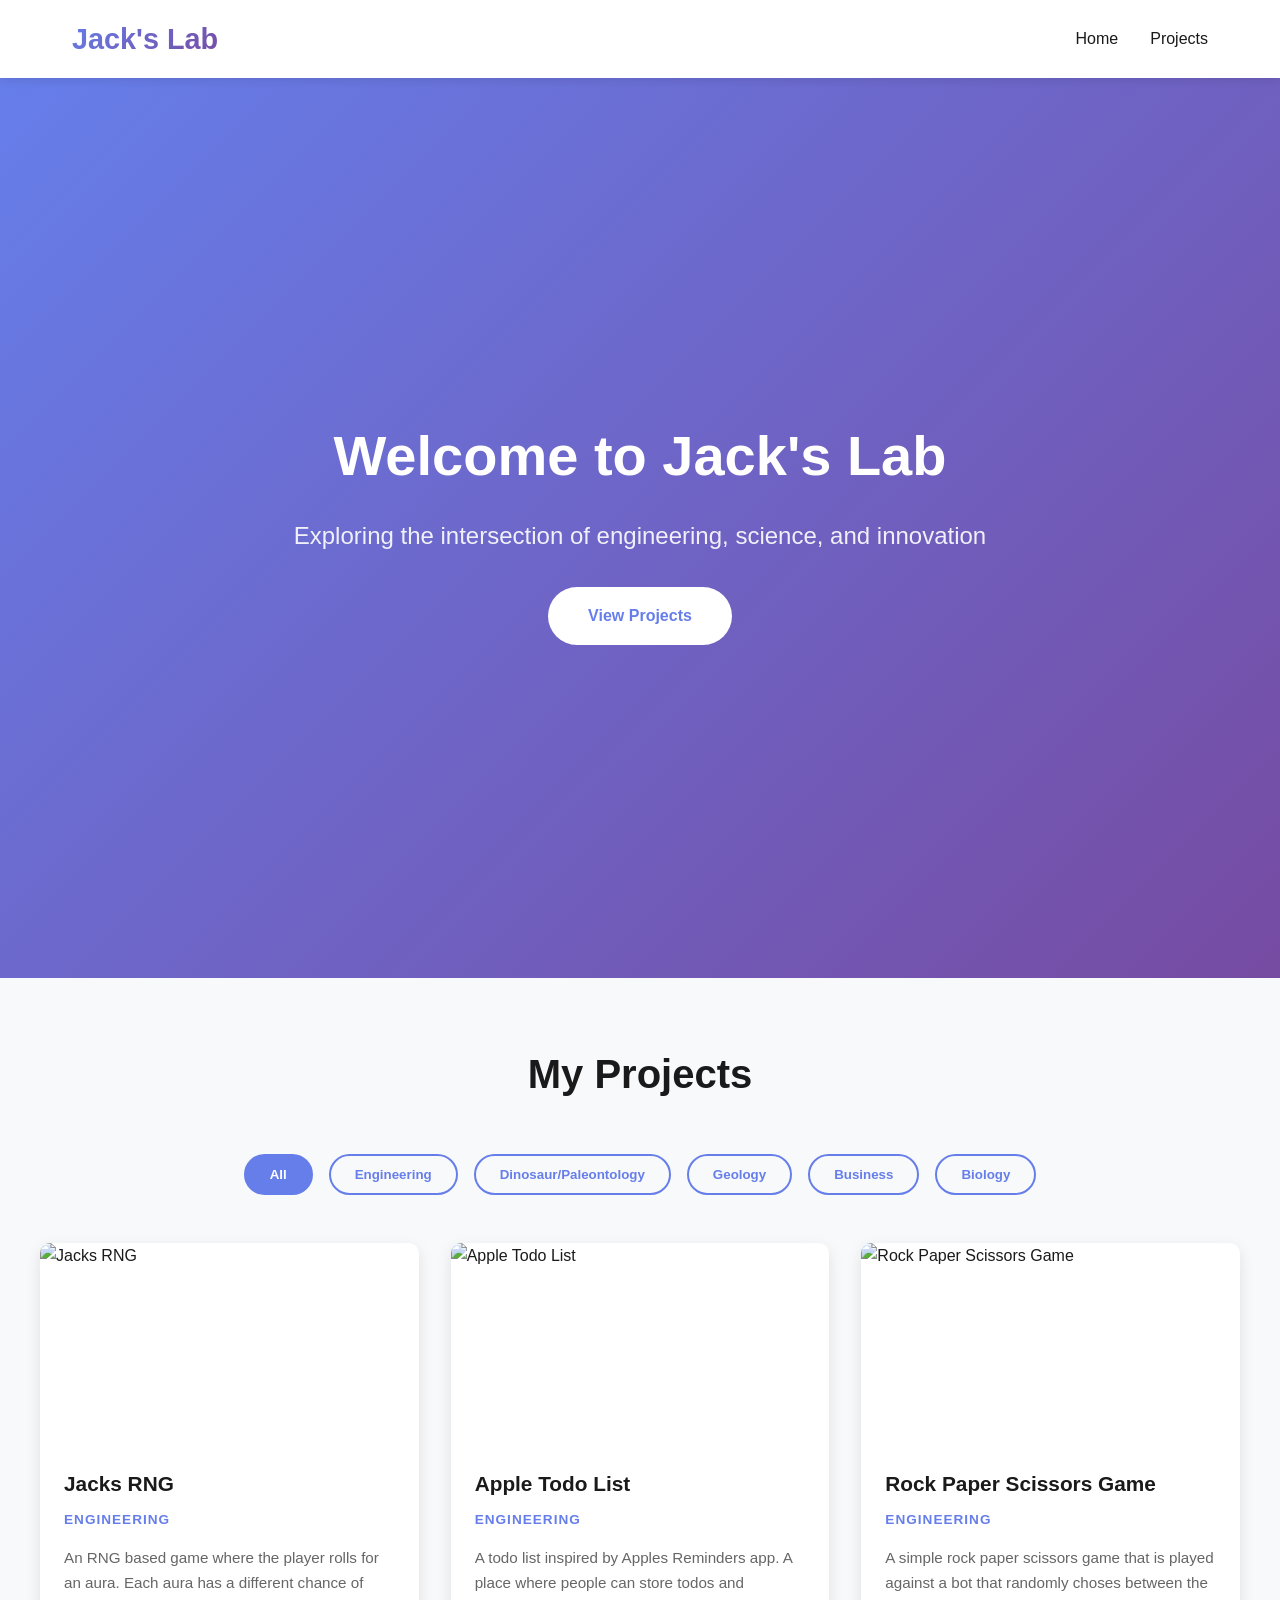
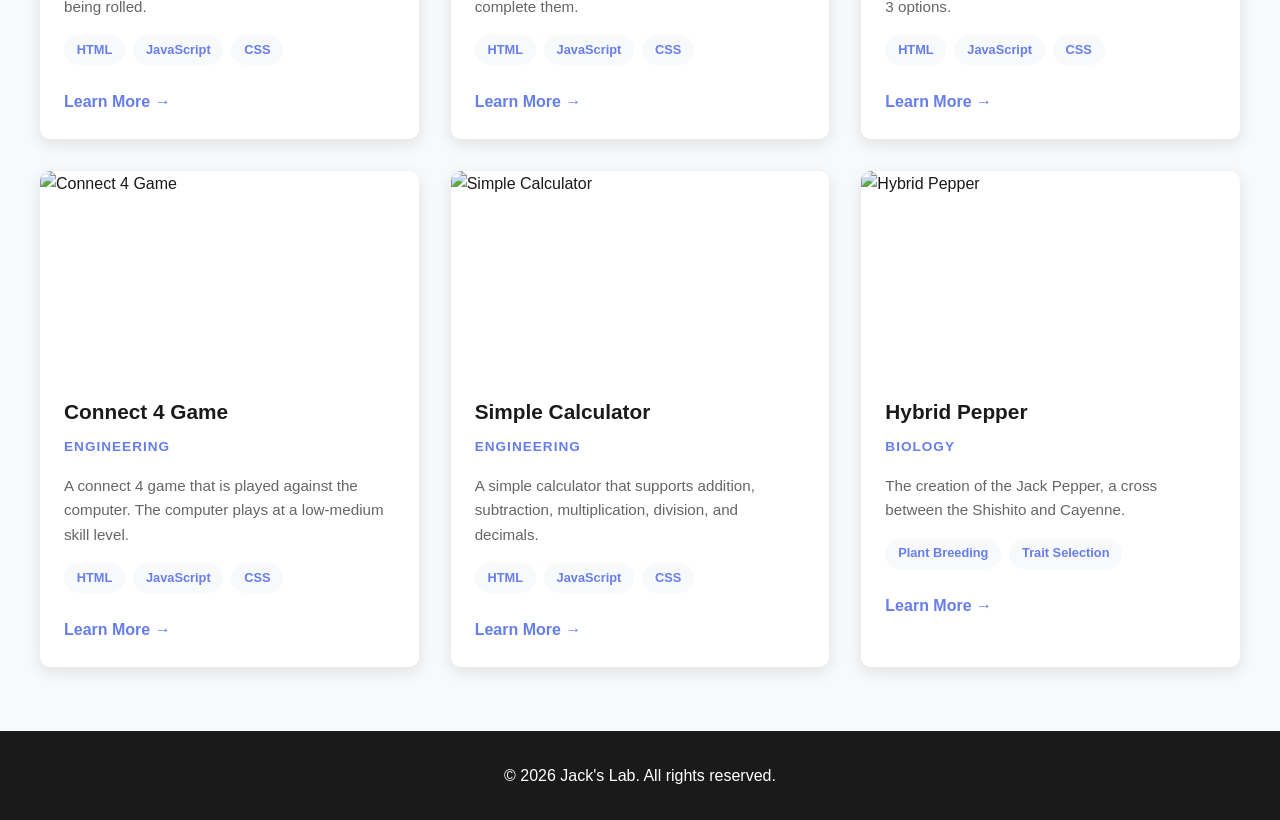
==== commit 72424d54: "Add files via upload" ====
--- a/index.html
+++ b/index.html
@@ -1,949 +1,63 @@
-<!DOCTYPE html>
-<html lang="en">
-<head>
-<meta charset="UTF-8" />
-<meta name="viewport" content="width=device-width, initial-scale=1.0"/>
-<title>Project Nexus — Dino·Code·DNA</title>
-<link href="https://fonts.googleapis.com/css2?family=Orbitron:wght@400;700;900&family=Space+Mono:ital,wght@0,400;0,700;1,400&family=Rajdhani:wght@300;400;600&display=swap" rel="stylesheet"/>
-<style>
-  :root {
-    --bg:        #06080a;
-    --bg2:       #0c1014;
-    --amber:     #e8920a;
-    --amber-lt:  #ffc14d;
-    --neon:      #3dffa0;
-    --cyan:      #00d4f5;
-    --dna:       #b44fff;
-    --chem:      #ff5733;
-    --idea:      #ffd700;
-    --fossil:    #a07840;
-    --muted:     #4a5568;
-    --text:      #d4cfc8;
-    --text-dim:  #7a7570;
-    --card-bg:   #0e1318;
-    --border:    rgba(232,146,10,0.18);
-  }
-
-  *, *::before, *::after { box-sizing: border-box; margin: 0; padding: 0; }
-
-  html { scroll-behavior: smooth; }
-
-  body {
-    background: var(--bg);
-    color: var(--text);
-    font-family: 'Rajdhani', sans-serif;
-    font-size: 17px;
-    line-height: 1.6;
-    overflow-x: hidden;
-    cursor: none;
-  }
-
-  /* ── Custom Cursor ── */
-  .cursor {
-    position: fixed; top: 0; left: 0; z-index: 9999;
-    pointer-events: none;
-    mix-blend-mode: difference;
-  }
-  .cursor-dot {
-    width: 8px; height: 8px; border-radius: 50%;
-    background: var(--amber-lt);
-    transform: translate(-50%,-50%);
-    transition: transform .1s;
-  }
-  .cursor-ring {
-    width: 32px; height: 32px; border-radius: 50%;
-    border: 1.5px solid var(--amber);
-    transform: translate(-50%,-50%);
-    transition: transform .18s ease, width .2s, height .2s;
-  }
-
-  /* ── Canvas BG ── */
-  #bg-canvas {
-    position: fixed; inset: 0; z-index: 0;
-    pointer-events: none; opacity: .55;
-  }
-
-  /* ── Layout ── */
-  .page { position: relative; z-index: 1; }
-
-  /* ── NAV ── */
-  nav {
-    position: fixed; top: 0; left: 0; right: 0; z-index: 100;
-    display: flex; align-items: center; justify-content: space-between;
-    padding: 18px 48px;
-    background: linear-gradient(to bottom, rgba(6,8,10,.95), transparent);
-    border-bottom: 1px solid var(--border);
-    backdrop-filter: blur(6px);
-  }
-
-  .nav-logo {
-    font-family: 'Orbitron', monospace;
-    font-weight: 900; font-size: 1.1rem;
-    color: var(--amber-lt);
-    letter-spacing: .2em;
-    text-decoration: none;
-  }
-  .nav-logo span { color: var(--neon); }
-
-  .nav-links { display: flex; gap: 32px; list-style: none; }
-  .nav-links a {
-    font-family: 'Space Mono', monospace;
-    font-size: .72rem; letter-spacing: .15em;
-    color: var(--text-dim); text-decoration: none;
-    text-transform: uppercase;
-    transition: color .2s;
-  }
-  .nav-links a:hover { color: var(--amber-lt); }
-
-  /* ── HERO ── */
-  .hero {
-    min-height: 100vh;
-    display: flex; flex-direction: column;
-    justify-content: center; align-items: flex-start;
-    padding: 0 80px;
-    position: relative; overflow: hidden;
-  }
-
-  .hero-eyebrow {
-    font-family: 'Space Mono', monospace;
-    font-size: .72rem; letter-spacing: .3em;
-    color: var(--neon); text-transform: uppercase;
-    margin-bottom: 20px;
-    animation: fadeUp .8s both;
-  }
-
-  .hero-title {
-    font-family: 'Orbitron', monospace;
-    font-weight: 900;
-    font-size: clamp(2.8rem, 7vw, 6rem);
-    line-height: 1.05;
-    color: #fff;
-    animation: fadeUp .9s .1s both;
-  }
-
-  .hero-title .amber  { color: var(--amber); }
-  .hero-title .neon   { color: var(--neon); }
-  .hero-title .dna    { color: var(--dna); }
-
-  .hero-sub {
-    margin-top: 28px;
-    max-width: 540px;
-    font-size: 1.15rem;
-    color: var(--text-dim);
-    font-weight: 300;
-    animation: fadeUp 1s .2s both;
-  }
-
-  .hero-cta {
-    margin-top: 40px;
-    display: flex; gap: 16px;
-    animation: fadeUp 1s .35s both;
-  }
-
-  .btn {
-    display: inline-block;
-    padding: 13px 32px;
-    font-family: 'Orbitron', monospace;
-    font-size: .72rem; font-weight: 700;
-    letter-spacing: .18em; text-transform: uppercase;
-    text-decoration: none;
-    border-radius: 3px;
-    cursor: none;
-    transition: all .2s;
-  }
-  .btn-primary {
-    background: var(--amber);
-    color: #000;
-    box-shadow: 0 0 28px rgba(232,146,10,.45);
-  }
-  .btn-primary:hover {
-    background: var(--amber-lt);
-    box-shadow: 0 0 40px rgba(255,193,77,.6);
-    transform: translateY(-2px);
-  }
-  .btn-ghost {
-    background: transparent;
-    color: var(--neon);
-    border: 1px solid var(--neon);
-  }
-  .btn-ghost:hover {
-    background: rgba(61,255,160,.1);
-    transform: translateY(-2px);
-  }
-
-  /* Dino silhouette */
-  .hero-dino {
-    position: absolute; right: -20px; bottom: 0;
-    height: 78vh; opacity: .07;
-    pointer-events: none;
-    filter: sepia(1) hue-rotate(20deg);
-  }
-
-  /* amber scan line */
-  .hero-scanline {
-    position: absolute; left: 0; right: 0;
-    height: 2px;
-    background: linear-gradient(90deg, transparent, var(--amber), transparent);
-    animation: scan 4s linear infinite;
-    opacity: .3;
-  }
-
-  /* ── SECTION SHARED ── */
-  section { padding: 100px 80px; }
-  .section-label {
-    font-family: 'Space Mono', monospace;
-    font-size: .65rem; letter-spacing: .35em;
-    text-transform: uppercase; color: var(--amber);
-    margin-bottom: 8px;
-  }
-  .section-title {
-    font-family: 'Orbitron', monospace;
-    font-size: clamp(1.6rem, 3vw, 2.6rem);
-    font-weight: 700; color: #fff;
-    margin-bottom: 48px;
-  }
-  .section-title em { font-style: normal; color: var(--neon); }
-
-  /* ── CATEGORIES ── */
-  #categories { padding: 60px 80px 0; }
-  .cat-grid {
-    display: grid;
-    grid-template-columns: repeat(auto-fill, minmax(200px, 1fr));
-    gap: 16px;
-  }
-
-  .cat-card {
-    border: 1px solid var(--border);
-    border-radius: 6px;
-    padding: 24px 20px;
-    background: var(--card-bg);
-    cursor: none;
-    transition: all .25s;
-    position: relative; overflow: hidden;
-  }
-  .cat-card::before {
-    content: '';
-    position: absolute; inset: 0;
-    background: var(--glow-color, var(--amber));
-    opacity: 0;
-    transition: opacity .25s;
-  }
-  .cat-card:hover::before { opacity: .07; }
-  .cat-card:hover { border-color: var(--glow-color, var(--amber)); transform: translateY(-4px); }
-
-  .cat-icon { font-size: 2rem; margin-bottom: 10px; display: block; }
-  .cat-name {
-    font-family: 'Orbitron', monospace;
-    font-size: .72rem; font-weight: 700;
-    letter-spacing: .12em; color: #fff;
-    text-transform: uppercase;
-  }
-  .cat-count {
-    font-family: 'Space Mono', monospace;
-    font-size: .65rem; color: var(--text-dim);
-    margin-top: 4px;
-  }
-
-  /* ── FILTER BAR ── */
-  .filter-bar {
-    display: flex; flex-wrap: wrap; gap: 10px;
-    margin-bottom: 40px;
-  }
-  .filter-btn {
-    padding: 8px 20px;
-    border-radius: 100px;
-    border: 1px solid var(--muted);
-    background: transparent;
-    color: var(--text-dim);
-    font-family: 'Space Mono', monospace;
-    font-size: .65rem; letter-spacing: .1em;
-    text-transform: uppercase;
-    cursor: none;
-    transition: all .2s;
-  }
-  .filter-btn:hover, .filter-btn.active {
-    border-color: var(--amber);
-    color: var(--amber);
-    background: rgba(232,146,10,.08);
-  }
-
-  /* ── PROJECT GRID ── */
-  .proj-grid {
-    display: grid;
-    grid-template-columns: repeat(auto-fill, minmax(340px, 1fr));
-    gap: 24px;
-  }
-
-  .proj-card {
-    background: var(--card-bg);
-    border: 1px solid var(--border);
-    border-radius: 8px;
-    overflow: hidden;
-    cursor: none;
-    transition: all .3s;
-    display: flex; flex-direction: column;
-    position: relative;
-  }
-  .proj-card:hover {
-    transform: translateY(-6px);
-    box-shadow: 0 24px 48px rgba(0,0,0,.6);
-    border-color: var(--card-accent, var(--amber));
-  }
-
-  .proj-thumb {
-    height: 180px;
-    display: flex; align-items: center; justify-content: center;
-    font-size: 4rem;
-    position: relative; overflow: hidden;
-  }
-  .proj-thumb::after {
-    content: '';
-    position: absolute; inset: 0;
-    background: linear-gradient(to bottom, transparent 40%, var(--card-bg));
-  }
-
-  .proj-body { padding: 20px 22px 24px; flex: 1; }
-
-  .proj-tag {
-    display: inline-block;
-    font-family: 'Space Mono', monospace;
-    font-size: .58rem; letter-spacing: .15em;
-    text-transform: uppercase;
-    padding: 3px 10px; border-radius: 100px;
-    margin-bottom: 10px;
-    background: rgba(255,255,255,.06);
-    color: var(--tag-color, var(--amber));
-    border: 1px solid var(--tag-color, var(--amber));
-  }
-
-  .proj-name {
-    font-family: 'Orbitron', monospace;
-    font-size: .95rem; font-weight: 700;
-    color: #fff; margin-bottom: 8px;
-  }
-  .proj-desc {
-    font-size: .92rem; color: var(--text-dim);
-    font-weight: 300; line-height: 1.5;
-  }
-
-  .proj-footer {
-    padding: 14px 22px;
-    border-top: 1px solid rgba(255,255,255,.05);
-    display: flex; justify-content: space-between; align-items: center;
-  }
-  .proj-status {
-    font-family: 'Space Mono', monospace;
-    font-size: .6rem; letter-spacing: .12em;
-    color: var(--neon); text-transform: uppercase;
-  }
-  .proj-status.wip { color: var(--amber); }
-  .proj-status.idea { color: var(--idea); }
-
-  .proj-link {
-    font-family: 'Space Mono', monospace;
-    font-size: .65rem; color: var(--amber);
-    text-decoration: none;
-    letter-spacing: .1em;
-    transition: color .2s;
-    cursor: none;
-  }
-  .proj-link:hover { color: var(--amber-lt); }
-
-  /* ── ABOUT / BIO ── */
-  #about { background: var(--bg2); border-top: 1px solid var(--border); }
-  .about-grid {
-    display: grid;
-    grid-template-columns: 1fr 1.6fr;
-    gap: 80px; align-items: center;
-  }
-  .about-visual {
-    position: relative;
-    height: 360px;
-  }
-  /* DNA Helix CSS */
-  .dna-wrap {
-    position: absolute; left: 50%; top: 50%;
-    transform: translate(-50%,-50%);
-    width: 80px; height: 300px;
-  }
-  .dna-strand {
-    position: absolute; width: 100%;
-    display: flex; flex-direction: column;
-    align-items: center; gap: 0;
-  }
-  .dna-rung {
-    display: flex; align-items: center;
-    width: 100%; justify-content: space-between;
-    margin-bottom: 14px;
-  }
-  .dna-node {
-    width: 10px; height: 10px; border-radius: 50%;
-    background: var(--dna);
-    box-shadow: 0 0 8px var(--dna);
-    animation: dnaPulse 2s ease-in-out infinite alternate;
-  }
-  .dna-node:nth-child(3n) { background: var(--cyan); box-shadow: 0 0 8px var(--cyan); animation-delay: .4s; }
-  .dna-node:nth-child(5n) { background: var(--neon); box-shadow: 0 0 8px var(--neon); animation-delay: .8s; }
-  .dna-bar {
-    flex: 1; height: 1px;
-    background: linear-gradient(90deg, var(--dna), var(--cyan));
-    opacity: .5;
-    animation: barPulse 2s ease-in-out infinite alternate;
-  }
-  .dna-spiral-l, .dna-spiral-r {
-    position: absolute; top: 0; width: 3px; height: 100%;
-    border-radius: 100px;
-  }
-  .dna-spiral-l {
-    left: 0; background: linear-gradient(to bottom, var(--dna), var(--neon), var(--dna));
-    animation: spiralL 3s ease-in-out infinite alternate;
-  }
-  .dna-spiral-r {
-    right: 0; background: linear-gradient(to bottom, var(--neon), var(--dna), var(--neon));
-    animation: spiralR 3s ease-in-out infinite alternate;
-  }
-
-  .about-text h3 {
-    font-family: 'Orbitron', monospace;
-    font-size: 1.4rem; color: #fff; margin-bottom: 16px;
-  }
-  .about-text p {
-    color: var(--text-dim); margin-bottom: 16px; font-weight: 300;
-  }
-  .about-tags {
-    display: flex; flex-wrap: wrap; gap: 10px; margin-top: 24px;
-  }
-  .about-tag {
-    font-family: 'Space Mono', monospace;
-    font-size: .62rem; letter-spacing: .1em;
-    padding: 5px 14px; border-radius: 3px;
-    background: rgba(255,255,255,.04);
-    border: 1px solid rgba(255,255,255,.1);
-    color: var(--text-dim);
-  }
-
-  /* ── CONTACT / FOOTER ── */
-  footer {
-    padding: 60px 80px;
-    border-top: 1px solid var(--border);
-    display: flex; justify-content: space-between; align-items: center;
-    flex-wrap: wrap; gap: 24px;
-  }
-  .footer-logo {
-    font-family: 'Orbitron', monospace;
-    font-size: .9rem; font-weight: 900;
-    color: var(--amber-lt); letter-spacing: .15em;
-  }
-  .footer-logo span { color: var(--neon); }
-  .footer-copy {
-    font-family: 'Space Mono', monospace;
-    font-size: .62rem; color: var(--text-dim);
-  }
-  .footer-socials { display: flex; gap: 20px; }
-  .footer-socials a {
-    font-family: 'Space Mono', monospace;
-    font-size: .65rem; letter-spacing: .1em;
-    color: var(--text-dim); text-decoration: none;
-    text-transform: uppercase; transition: color .2s;
-    cursor: none;
-  }
-  .footer-socials a:hover { color: var(--amber); }
-
-  /* ── CONTACT SECTION ── */
-  #contact { text-align: center; }
-  #contact .section-title { margin-bottom: 16px; }
-  .contact-sub { color: var(--text-dim); max-width: 500px; margin: 0 auto 40px; }
-  .contact-email {
-    font-family: 'Orbitron', monospace;
-    font-size: 1.1rem; color: var(--amber);
-    text-decoration: none; letter-spacing: .08em;
-    border-bottom: 1px solid var(--amber);
-    padding-bottom: 2px;
-    cursor: none;
-    transition: color .2s, border-color .2s;
-  }
-  .contact-email:hover { color: var(--amber-lt); border-color: var(--amber-lt); }
-
-  /* ── DIVIDER ── */
-  .amber-rule {
-    width: 80px; height: 2px;
-    background: linear-gradient(90deg, var(--amber), var(--neon));
-    margin: 0 0 28px;
-    border-radius: 1px;
-  }
-
-  /* ── SCROLL REVEAL ── */
-  .reveal { opacity: 0; transform: translateY(30px); transition: opacity .7s, transform .7s; }
-  .reveal.visible { opacity: 1; transform: none; }
-
-  /* ── ANIMATIONS ── */
-  @keyframes fadeUp {
-    from { opacity: 0; transform: translateY(24px); }
-    to   { opacity: 1; transform: none; }
-  }
-  @keyframes scan {
-    0%   { top: 0%; }
-    100% { top: 100%; }
-  }
-  @keyframes dnaPulse {
-    from { opacity: .6; transform: scale(1); }
-    to   { opacity: 1;  transform: scale(1.3); }
-  }
-  @keyframes barPulse {
-    from { opacity: .2; }
-    to   { opacity: .7; }
-  }
-  @keyframes spiralL {
-    from { transform: scaleX(1); }
-    to   { transform: scaleX(0.2); }
-  }
-  @keyframes spiralR {
-    from { transform: scaleX(0.2); }
-    to   { transform: scaleX(1); }
-  }
-
-  /* ── RESPONSIVE ── */
-  @media (max-width: 900px) {
-    nav { padding: 16px 24px; }
-    .nav-links { display: none; }
-    section, #categories, footer { padding-left: 24px; padding-right: 24px; }
-    .hero { padding: 0 24px; }
-    .about-grid { grid-template-columns: 1fr; }
-    .about-visual { height: 200px; }
-    .proj-grid { grid-template-columns: 1fr; }
-    .cat-grid { grid-template-columns: repeat(2, 1fr); }
-  }
-
-  /* Noise overlay */
-  body::before {
-    content: '';
-    position: fixed; inset: 0; z-index: 0;
-    pointer-events: none;
-    background-image: url("data:image/svg+xml,%3Csvg viewBox='0 0 200 200' xmlns='http://www.w3.org/2000/svg'%3E%3Cfilter id='noise'%3E%3CfeTurbulence type='fractalNoise' baseFrequency='0.75' numOctaves='4' stitchTiles='stitch'/%3E%3C/filter%3E%3Crect width='100%25' height='100%25' filter='url(%23noise)' opacity='1'/%3E%3C/svg%3E");
-    opacity: .025;
-    background-size: 200px;
-  }
-</style>
-</head>
-<body>
-
-<!-- Custom Cursor -->
-<div class="cursor" id="cursor">
-  <div class="cursor-ring" id="cursorRing"></div>
-  <div class="cursor-dot" id="cursorDot"></div>
-</div>
-
-<!-- Animated BG Canvas -->
-<canvas id="bg-canvas"></canvas>
-
-<div class="page">
-
-  <!-- NAV -->
-  <nav>
-    <a class="nav-logo" href="#">PROJECT<span>NEXUS</span></a>
-    <ul class="nav-links">
-      <li><a href="#projects">Projects</a></li>
-      <li><a href="#about">About</a></li>
-      <li><a href="#contact">Contact</a></li>
-    </ul>
-  </nav>
-
-  <!-- HERO -->
-  <section class="hero">
-    <div class="hero-scanline"></div>
-    <p class="hero-eyebrow">// Science · Code · Discovery</p>
-    <h1 class="hero-title">
-      Where<br>
-      <span class="amber">Dinosaurs</span><br>
-      Meet <span class="neon">Code</span><br>
-      &amp; <span class="dna">DNA</span>
-    </h1>
-    <p class="hero-sub">
-      A lab notebook of experiments, inventions, and obsessions — from Cretaceous fossils 
-      to circuit-board robots, gene editing to chemical reactions, and every wild idea in between.
-    </p>
-    <div class="hero-cta">
-      <a href="#projects" class="btn btn-primary">Explore Projects</a>
-      <a href="#about"    class="btn btn-ghost">About Me</a>
-    </div>
-
-    <!-- SVG T-Rex silhouette -->
-    <svg class="hero-dino" viewBox="0 0 400 500" xmlns="http://www.w3.org/2000/svg" fill="var(--amber)">
-      <!-- Simplified T-Rex shape -->
-      <ellipse cx="280" cy="160" rx="70" ry="50"/>
-      <ellipse cx="320" cy="130" rx="50" ry="35"/>
-      <rect x="300" y="110" width="90" height="30" rx="15"/>
-      <ellipse cx="395" cy="120" rx="18" ry="14"/>
-      <rect x="260" y="200" width="40" height="120" rx="8"/>
-      <rect x="300" y="200" width="40" height="120" rx="8"/>
-      <rect x="255" y="310" width="12" height="60" rx="4"/>
-      <rect x="275" y="310" width="12" height="60" rx="4"/>
-      <rect x="295" y="310" width="12" height="60" rx="4"/>
-      <rect x="315" y="310" width="12" height="60" rx="4"/>
-      <rect x="230" y="170" width="60" height="25" rx="12"/>
-      <rect x="240" y="188" width="10" height="30" rx="4"/>
-      <ellipse cx="200" cy="240" rx="80" ry="40"/>
-      <rect x="140" y="270" width="130" height="20" rx="6"/>
-    </svg>
-  </section>
-
-  <!-- CATEGORY OVERVIEW -->
-  <div id="categories">
-    <div class="cat-grid">
-      <div class="cat-card" style="--glow-color:var(--amber)">
-        <span class="cat-icon">🦕</span>
-        <div class="cat-name">Dinosaurs</div>
-        <div class="cat-count">Paleontology &amp; Beyond</div>
-      </div>
-      <div class="cat-card" style="--glow-color:var(--fossil)">
-        <span class="cat-icon">🪨</span>
-        <div class="cat-name">Fossils</div>
-        <div class="cat-count">Ancient Life &amp; Specimens</div>
-      </div>
-      <div class="cat-card" style="--glow-color:var(--neon)">
-        <span class="cat-icon">💻</span>
-        <div class="cat-name">Coding</div>
-        <div class="cat-count">Software &amp; Algorithms</div>
-      </div>
-      <div class="cat-card" style="--glow-color:var(--cyan)">
-        <span class="cat-icon">🤖</span>
-        <div class="cat-name">Chip Robots</div>
-        <div class="cat-count">Hardware &amp; AI</div>
-      </div>
-      <div class="cat-card" style="--glow-color:var(--dna)">
-        <span class="cat-icon">🧬</span>
-        <div class="cat-name">DNA / Genes</div>
-        <div class="cat-count">Biotech &amp; Editing</div>
-      </div>
-      <div class="cat-card" style="--glow-color:var(--chem)">
-        <span class="cat-icon">⚗️</span>
-        <div class="cat-name">Chemistry</div>
-        <div class="cat-count">Reactions &amp; Materials</div>
-      </div>
-      <div class="cat-card" style="--glow-color:var(--idea)">
-        <span class="cat-icon">💡</span>
-        <div class="cat-name">Inventions</div>
-        <div class="cat-count">Ideas &amp; Concepts</div>
-      </div>
-    </div>
-  </div>
-
-  <!-- PROJECTS -->
-  <section id="projects">
-    <p class="section-label reveal">// Project Archive</p>
-    <h2 class="section-title reveal">All <em>Projects</em></h2>
-    <div class="amber-rule reveal"></div>
-
-    <div class="filter-bar reveal" id="filterBar">
-      <button class="filter-btn active" data-filter="all">All</button>
-      <button class="filter-btn" data-filter="dino">🦕 Dino</button>
-      <button class="filter-btn" data-filter="fossil">🪨 Fossil</button>
-      <button class="filter-btn" data-filter="code">💻 Code</button>
-      <button class="filter-btn" data-filter="robot">🤖 Robots</button>
-      <button class="filter-btn" data-filter="dna">🧬 DNA</button>
-      <button class="filter-btn" data-filter="chem">⚗️ Chem</button>
-      <button class="filter-btn" data-filter="idea">💡 Idea</button>
-    </div>
-
-    <div class="proj-grid" id="projGrid">
-
-      <!-- SAMPLE CARDS — replace with your own! -->
-      <article class="proj-card" data-cat="dino" style="--card-accent:var(--amber)">
-        <div class="proj-thumb" style="background:linear-gradient(135deg,#1a0f00,#3a2000)">🦖</div>
-        <div class="proj-body">
-          <span class="proj-tag" style="--tag-color:var(--amber)">Dinosaurs</span>
-          <h3 class="proj-name">T-Rex Biomechanics Model</h3>
-          <p class="proj-desc">Reconstructing T-Rex running gait using skeletal data and physics simulation. How fast could it really go?</p>
-        </div>
-        <div class="proj-footer">
-          <span class="proj-status wip">In Progress</span>
-          <a href="#" class="proj-link">View →</a>
-        </div>
-      </article>
-
-      <article class="proj-card" data-cat="dna" style="--card-accent:var(--dna)">
-        <div class="proj-thumb" style="background:linear-gradient(135deg,#1a0030,#2a0050)">🧬</div>
-        <div class="proj-body">
-          <span class="proj-tag" style="--tag-color:var(--dna)">DNA / Genes</span>
-          <h3 class="proj-name">CRISPR Target Finder</h3>
-          <p class="proj-desc">A tool to identify viable CRISPR-Cas9 cut sites in animal genomes, with off-target risk scoring.</p>
-        </div>
-        <div class="proj-footer">
-          <span class="proj-status">Complete</span>
-          <a href="#" class="proj-link">View →</a>
-        </div>
-      </article>
-
-      <article class="proj-card" data-cat="code" style="--card-accent:var(--neon)">
-        <div class="proj-thumb" style="background:linear-gradient(135deg,#001a0d,#003020)">⚡</div>
-        <div class="proj-body">
-          <span class="proj-tag" style="--tag-color:var(--neon)">Coding</span>
-          <h3 class="proj-name">Fossil Classification AI</h3>
-          <p class="proj-desc">Machine learning model trained on 50k+ paleontology images to identify species from fossil photographs.</p>
-        </div>
-        <div class="proj-footer">
-          <span class="proj-status">Complete</span>
-          <a href="#" class="proj-link">View →</a>
-        </div>
-      </article>
-
-      <article class="proj-card" data-cat="robot" style="--card-accent:var(--cyan)">
-        <div class="proj-thumb" style="background:linear-gradient(135deg,#001a22,#002535)">🤖</div>
-        <div class="proj-body">
-          <span class="proj-tag" style="--tag-color:var(--cyan)">Chip Robots</span>
-          <h3 class="proj-name">DinoBot MK-I</h3>
-          <p class="proj-desc">Arduino-powered quadruped robot mimicking dinosaur locomotion patterns extracted from paleoartist reconstructions.</p>
-        </div>
-        <div class="proj-footer">
-          <span class="proj-status wip">In Progress</span>
-          <a href="#" class="proj-link">View →</a>
-        </div>
-      </article>
-
-      <article class="proj-card" data-cat="fossil" style="--card-accent:var(--fossil)">
-        <div class="proj-thumb" style="background:linear-gradient(135deg,#150e00,#25180a)">🪨</div>
-        <div class="proj-body">
-          <span class="proj-tag" style="--tag-color:var(--fossil)">Fossils</span>
-          <h3 class="proj-name">Amber Inclusion Database</h3>
-          <p class="proj-desc">Cataloguing organisms preserved in Cretaceous amber, cross-referenced with modern phylogenetic trees.</p>
-        </div>
-        <div class="proj-footer">
-          <span class="proj-status">Complete</span>
-          <a href="#" class="proj-link">View →</a>
-        </div>
-      </article>
-
-      <article class="proj-card" data-cat="chem" style="--card-accent:var(--chem)">
-        <div class="proj-thumb" style="background:linear-gradient(135deg,#1a0800,#2a1000)">⚗️</div>
-        <div class="proj-body">
-          <span class="proj-tag" style="--tag-color:var(--chem)">Chemistry</span>
-          <h3 class="proj-name">Biomineralization Study</h3>
-          <p class="proj-desc">Investigating the chemistry behind bone fossilization — how mineral substitution preserves structure over 65M years.</p>
-        </div>
-        <div class="proj-footer">
-          <span class="proj-status">Complete</span>
-          <a href="#" class="proj-link">View →</a>
-        </div>
-      </article>
-
-      <article class="proj-card" data-cat="idea" style="--card-accent:var(--idea)">
-        <div class="proj-thumb" style="background:linear-gradient(135deg,#1a1600,#2a2400)">💡</div>
-        <div class="proj-body">
-          <span class="proj-tag" style="--tag-color:var(--idea)">Invention</span>
-          <h3 class="proj-name">Paleo-Tourism VR Platform</h3>
-          <p class="proj-desc">A VR business concept for immersive Cretaceous environment experiences, built on scientifically accurate dino reconstructions.</p>
-        </div>
-        <div class="proj-footer">
-          <span class="proj-status idea">Concept</span>
-          <a href="#" class="proj-link">View →</a>
-        </div>
-      </article>
-
-      <article class="proj-card" data-cat="dino dna" style="--card-accent:var(--dna)">
-        <div class="proj-thumb" style="background:linear-gradient(135deg,#180030,#0a2000)">🧪</div>
-        <div class="proj-body">
-          <span class="proj-tag" style="--tag-color:var(--dna)">DNA + Dino</span>
-          <h3 class="proj-name">Avian Atavism Gene Map</h3>
-          <p class="proj-desc">Mapping dormant ancestral genes in modern birds that could theoretically re-express dinosaur-like traits.</p>
-        </div>
-        <div class="proj-footer">
-          <span class="proj-status wip">Research</span>
-          <a href="#" class="proj-link">View →</a>
-        </div>
-      </article>
-
-      <article class="proj-card" data-cat="code robot" style="--card-accent:var(--cyan)">
-        <div class="proj-thumb" style="background:linear-gradient(135deg,#000f1a,#001a28)">🖥️</div>
-        <div class="proj-body">
-          <span class="proj-tag" style="--tag-color:var(--cyan)">Code + Hardware</span>
-          <h3 class="proj-name">NeuralChip Debugger</h3>
-          <p class="proj-desc">A visual debugger for neuromorphic computing chips — displays firing patterns as living neural maps in real-time.</p>
-        </div>
-        <div class="proj-footer">
-          <span class="proj-status">Complete</span>
-          <a href="#" class="proj-link">View →</a>
-        </div>
-      </article>
-
-      <!-- ADD YOUR OWN CARD HERE -->
-      <article class="proj-card" data-cat="" style="--card-accent:var(--muted); border-style: dashed; opacity:.5">
-        <div class="proj-thumb" style="background:rgba(255,255,255,.02); font-size:2rem">＋</div>
-        <div class="proj-body">
-          <span class="proj-tag" style="--tag-color:var(--muted)">Your Project</span>
-          <h3 class="proj-name">Add Your Project Here</h3>
-          <p class="proj-desc">Duplicate this card and fill in your own title, description, category, and thumbnail emoji or image.</p>
-        </div>
-        <div class="proj-footer">
-          <span class="proj-status" style="color:var(--muted)">Template</span>
-        </div>
-      </article>
-
-    </div>
-  </section>
-
-  <!-- ABOUT -->
-  <section id="about">
-    <div class="about-grid">
-      <div class="about-visual">
-        <!-- DNA Helix -->
-        <div class="dna-wrap">
-          <div class="dna-spiral-l"></div>
-          <div class="dna-spiral-r"></div>
-          <div class="dna-strand">
-            <div class="dna-rung"><div class="dna-node"></div><div class="dna-bar"></div><div class="dna-node"></div></div>
-            <div class="dna-rung"><div class="dna-node"></div><div class="dna-bar"></div><div class="dna-node"></div></div>
-            <div class="dna-rung"><div class="dna-node"></div><div class="dna-bar"></div><div class="dna-node"></div></div>
-            <div class="dna-rung"><div class="dna-node"></div><div class="dna-bar"></div><div class="dna-node"></div></div>
-            <div class="dna-rung"><div class="dna-node"></div><div class="dna-bar"></div><div class="dna-node"></div></div>
-            <div class="dna-rung"><div class="dna-node"></div><div class="dna-bar"></div><div class="dna-node"></div></div>
-            <div class="dna-rung"><div class="dna-node"></div><div class="dna-bar"></div><div class="dna-node"></div></div>
-            <div class="dna-rung"><div class="dna-node"></div><div class="dna-bar"></div><div class="dna-node"></div></div>
-            <div class="dna-rung"><div class="dna-node"></div><div class="dna-bar"></div><div class="dna-node"></div></div>
-            <div class="dna-rung"><div class="dna-node"></div><div class="dna-bar"></div><div class="dna-node"></div></div>
-            <div class="dna-rung"><div class="dna-node"></div><div class="dna-bar"></div><div class="dna-node"></div></div>
-            <div class="dna-rung"><div class="dna-node"></div><div class="dna-bar"></div><div class="dna-node"></div></div>
-          </div>
-        </div>
-      </div>
-
-      <div class="about-text reveal">
-        <p class="section-label">// Who I Am</p>
-        <h2 class="section-title" style="margin-bottom:16px">The <em>Mind</em> Behind It</h2>
-        <div class="amber-rule"></div>
-        <p>
-          I'm a curious mind at the crossroads of science, technology, and deep time. 
-          Whether I'm digging through fossil records, designing circuits, writing algorithms, 
-          or dreaming up the next big invention — every project starts with one question: <em>What if?</em>
-        </p>
-        <p>
-          I believe dinosaurs are the greatest unsolved mystery in biology, that code is the closest thing 
-          we have to magic, and that DNA is the most elegant program ever written. My work tries to connect all of it.
-        </p>
-        <div class="about-tags">
-          <span class="about-tag">Paleontology</span>
-          <span class="about-tag">Machine Learning</span>
-          <span class="about-tag">CRISPR</span>
-          <span class="about-tag">Robotics</span>
-          <span class="about-tag">Chemistry</span>
-          <span class="about-tag">Entrepreneurship</span>
-          <span class="about-tag">Fossil Prep</span>
-          <span class="about-tag">Embedded Systems</span>
-          <span class="about-tag">Biotech</span>
-        </div>
-      </div>
-    </div>
-  </section>
-
-  <!-- CONTACT -->
-  <section id="contact">
-    <p class="section-label reveal">// Get In Touch</p>
-    <h2 class="section-title reveal">Let's <em>Collaborate</em></h2>
-    <p class="contact-sub reveal">
-      Whether you want to talk dinos, debug code, or brainstorm a world-changing idea — my inbox is open.
-    </p>
-    <a href="mailto:you@yoursite.com" class="contact-email reveal">you@yoursite.com</a>
-  </section>
-
-  <!-- FOOTER -->
-  <footer>
-    <div class="footer-logo">PROJECT<span>NEXUS</span></div>
-    <div class="footer-copy">© 2025 — Built with curiosity &amp; caffeine.</div>
-    <div class="footer-socials">
-      <a href="#">GitHub</a>
-      <a href="#">Twitter</a>
-      <a href="#">LinkedIn</a>
-    </div>
-  </footer>
-
-</div><!-- .page -->
-
-<script>
-/* ── Cursor ── */
-const cursorRing = document.getElementById('cursorRing');
-const cursorDot  = document.getElementById('cursorDot');
-let mx=0, my=0, rx=0, ry=0;
-document.addEventListener('mousemove', e => { mx=e.clientX; my=e.clientY; });
-(function animCursor(){
-  rx += (mx - rx) * .15; ry += (my - ry) * .15;
-  cursorRing.style.left = rx+'px'; cursorRing.style.top  = ry+'px';
-  cursorDot.style.left  = mx+'px'; cursorDot.style.top   = my+'px';
-  requestAnimationFrame(animCursor);
-})();
-document.querySelectorAll('a,button,.proj-card,.cat-card,.filter-btn').forEach(el=>{
-  el.addEventListener('mouseenter',()=>{ cursorRing.style.width='52px'; cursorRing.style.height='52px'; });
-  el.addEventListener('mouseleave',()=>{ cursorRing.style.width='32px'; cursorRing.style.height='32px'; });
-});
-
-/* ── Canvas Particle Network ── */
-const canvas = document.getElementById('bg-canvas');
-const ctx = canvas.getContext('2d');
-let W, H, particles=[];
-const N=80;
-
-function resize(){ W=canvas.width=innerWidth; H=canvas.height=innerHeight; }
-resize(); window.addEventListener('resize', resize);
-
-const COLORS=['#e8920a','#3dffa0','#00d4f5','#b44fff'];
-function mkPart(){
-  return {
-    x: Math.random()*W, y: Math.random()*H,
-    vx:(Math.random()-.5)*.4, vy:(Math.random()-.5)*.4,
-    r: Math.random()*1.5+.5,
-    col: COLORS[Math.floor(Math.random()*COLORS.length)]
-  };
-}
-for(let i=0;i<N;i++) particles.push(mkPart());
-
-function drawCanvas(){
-  ctx.clearRect(0,0,W,H);
-  // lines between close particles
-  for(let i=0;i<N;i++){
-    for(let j=i+1;j<N;j++){
-      const dx=particles[i].x-particles[j].x;
-      const dy=particles[i].y-particles[j].y;
-      const d=Math.sqrt(dx*dx+dy*dy);
-      if(d<140){
-        ctx.beginPath();
-        ctx.moveTo(particles[i].x, particles[i].y);
-        ctx.lineTo(particles[j].x, particles[j].y);
-        ctx.strokeStyle=`rgba(232,146,10,${(1-d/140)*.15})`;
-        ctx.lineWidth=.6;
-        ctx.stroke();
-      }
-    }
-  }
-  // dots
-  particles.forEach(p=>{
-    ctx.beginPath();
-    ctx.arc(p.x,p.y,p.r,0,Math.PI*2);
-    ctx.fillStyle=p.col+'88';
-    ctx.fill();
-    p.x+=p.vx; p.y+=p.vy;
-    if(p.x<0||p.x>W) p.vx*=-1;
-    if(p.y<0||p.y>H) p.vy*=-1;
-  });
-  requestAnimationFrame(drawCanvas);
-}
-drawCanvas();
-
-/* ── Filter ── */
-document.querySelectorAll('.filter-btn').forEach(btn=>{
-  btn.addEventListener('click',()=>{
-    document.querySelectorAll('.filter-btn').forEach(b=>b.classList.remove('active'));
-    btn.classList.add('active');
-    const f=btn.dataset.filter;
-    document.querySelectorAll('.proj-card').forEach(card=>{
-      const cats=(card.dataset.cat||'').split(' ');
-      card.style.display=(f==='all'||cats.includes(f))?'flex':'none';
-    });
-  });
-});
-
-/* ── Scroll Reveal ── */
-const io=new IntersectionObserver(entries=>{
-  entries.forEach(e=>{ if(e.isIntersecting) e.target.classList.add('visible'); });
-},{threshold:.12});
-document.querySelectorAll('.reveal').forEach(el=>io.observe(el));
-</script>
-</body>
-</html>
+<!DOCTYPE html>
+<html>
+    <head>
+        <meta charset="UTF-8">
+        <meta name="viewport" content="width=device-width, initial-scale=1.0">
+        <title>Jacks Lab - Home</title>
+        <link rel="stylesheet" href="styles.css">
+    </head>
+    <body>
+        <!-- Navigation -->
+        <nav class="navbar">
+            <div class="nav-container">
+                <div class="logo">Jack's Lab</div>
+                <div class="nav-menu">
+                    <a href="#home" class="nav-link">Home</a>
+                    <a href="#projects" class="nav-link">Projects</a>
+                </div>
+                <div class="hamburger" id="hamburger">
+                    <span></span>
+                    <span></span>
+                    <span></span>
+                </div>
+            </div>
+        </nav>
+
+        <!-- Hero Section -->
+        <section id="home" class="hero">
+            <div class="hero-content">
+                <h1>Welcome to Jack's Lab</h1>
+                <p>Exploring the intersection of engineering, science, and innovation</p>
+                <a href="#projects" class="cta-button">View Projects</a>
+            </div>
+        </section>
+
+        <!-- Projects Section -->
+        <section id="projects" class="projects">
+            <div class="projects-container">
+                <h2>My Projects</h2>
+                
+                <!-- Filter Buttons -->
+                <div class="filter-buttons">
+                    <button class="filter-btn active" data-filter="all">All</button>
+                    <button class="filter-btn" data-filter="engineering">Engineering</button>
+                    <button class="filter-btn" data-filter="dinosaur">Dinosaur/Paleontology</button>
+                    <button class="filter-btn" data-filter="geology">Geology</button>
+                    <button class="filter-btn" data-filter="business">Business</button>
+                    <button class="filter-btn" data-filter="biology">Biology</button>
+                </div>
+
+                <!-- Projects Grid -->
+                <div class="projects-grid js-projects-grid"></div>
+            </div>
+        </section>
+
+        <!-- Footer -->
+        <footer class="footer">
+            <p>&copy; 2026 Jack's Lab. All rights reserved.</p>
+        </footer>
+
+        <script src="projects-data.js"></script>
+        <script src="script.js"></script>
+    </body>
+</html>
--- a/styles.css
+++ b/styles.css
@@ -0,0 +1,698 @@
+/* ===== VARIABLES & RESET ===== */
+:root {
+    --primary-color: #667eea;
+    --secondary-color: #764ba2;
+    --text-dark: #1a1a1a;
+    --text-light: #666;
+    --bg-light: #f8f9fa;
+    --bg-white: #ffffff;
+    --border-color: #e0e0e0;
+    --accent: #ff6b6b;
+}
+
+* {
+    margin: 0;
+    padding: 0;
+    box-sizing: border-box;
+}
+
+html {
+    scroll-behavior: smooth;
+}
+
+body {
+    font-family: 'Segoe UI', Tahoma, Geneva, Verdana, sans-serif;
+    line-height: 1.6;
+    color: var(--text-dark);
+    background-color: var(--bg-white);
+}
+
+/* ===== NAVBAR ===== */
+.navbar {
+    background: var(--bg-white);
+    box-shadow: 0 2px 10px rgba(0, 0, 0, 0.1);
+    position: sticky;
+    top: 0;
+    z-index: 100;
+}
+
+.nav-container {
+    max-width: 1200px;
+    margin: 0 auto;
+    padding: 1rem 2rem;
+    display: flex;
+    justify-content: space-between;
+    align-items: center;
+}
+
+.logo {
+    font-size: 1.8rem;
+    font-weight: bold;
+    background: linear-gradient(135deg, var(--primary-color), var(--secondary-color));
+    -webkit-background-clip: text;
+    -webkit-text-fill-color: transparent;
+    background-clip: text;
+}
+
+.nav-menu {
+    display: flex;
+    gap: 2rem;
+}
+
+.nav-link {
+    text-decoration: none;
+    color: var(--text-dark);
+    font-weight: 500;
+    transition: color 0.3s ease;
+}
+
+.nav-link:hover {
+    color: var(--primary-color);
+}
+
+.hamburger {
+    display: none;
+    flex-direction: column;
+    cursor: pointer;
+}
+
+.hamburger span {
+    width: 25px;
+    height: 3px;
+    background: var(--text-dark);
+    margin: 5px 0;
+    transition: 0.3s;
+    border-radius: 3px;
+}
+
+/* ===== HERO SECTION ===== */
+.hero {
+    min-height: 100vh;
+    display: flex;
+    align-items: center;
+    justify-content: center;
+    background: linear-gradient(135deg, var(--primary-color), var(--secondary-color));
+    color: white;
+    text-align: center;
+    padding: 2rem;
+}
+
+.hero-content h1 {
+    font-size: 3.5rem;
+    margin-bottom: 1rem;
+    animation: fadeInUp 0.8s ease;
+}
+
+.hero-content p {
+    font-size: 1.5rem;
+    margin-bottom: 2rem;
+    opacity: 0.9;
+    animation: fadeInUp 0.8s ease 0.2s backwards;
+}
+
+.cta-button {
+    display: inline-block;
+    padding: 1rem 2.5rem;
+    background: white;
+    color: var(--primary-color);
+    text-decoration: none;
+    border-radius: 50px;
+    font-weight: bold;
+    transition: transform 0.3s ease, box-shadow 0.3s ease;
+    animation: fadeInUp 0.8s ease 0.4s backwards;
+}
+
+.cta-button:hover {
+    transform: translateY(-3px);
+    box-shadow: 0 10px 25px rgba(0, 0, 0, 0.2);
+}
+
+@keyframes fadeInUp {
+    from {
+        opacity: 0;
+        transform: translateY(30px);
+    }
+    to {
+        opacity: 1;
+        transform: translateY(0);
+    }
+}
+
+/* ===== PROJECTS SECTION ===== */
+.projects {
+    padding: 4rem 2rem;
+    background: var(--bg-light);
+}
+
+.projects-container {
+    max-width: 1200px;
+    margin: 0 auto;
+}
+
+.projects-container h2 {
+    text-align: center;
+    font-size: 2.5rem;
+    margin-bottom: 3rem;
+    color: var(--text-dark);
+}
+
+/* Filter Buttons */
+.filter-buttons {
+    display: flex;
+    justify-content: center;
+    gap: 1rem;
+    margin-bottom: 3rem;
+    flex-wrap: wrap;
+}
+
+.filter-btn {
+    padding: 0.7rem 1.5rem;
+    border: 2px solid var(--primary-color);
+    background: transparent;
+    color: var(--primary-color);
+    border-radius: 50px;
+    cursor: pointer;
+    font-weight: 600;
+    transition: all 0.3s ease;
+}
+
+.filter-btn:hover,
+.filter-btn.active {
+    background: var(--primary-color);
+    color: white;
+}
+
+/* Projects Grid */
+.projects-grid {
+    display: grid;
+    grid-template-columns: repeat(auto-fill, minmax(320px, 1fr));
+    gap: 2rem;
+}
+
+.project-card {
+    background: var(--bg-white);
+    border-radius: 10px;
+    overflow: hidden;
+    box-shadow: 0 5px 15px rgba(0, 0, 0, 0.1);
+    transition: transform 0.3s ease, box-shadow 0.3s ease;
+    opacity: 1;
+    transition: opacity 0.3s ease;
+}
+
+.project-card.hidden {
+    display: none;
+}
+
+.project-card:hover {
+    transform: translateY(-10px);
+    box-shadow: 0 15px 30px rgba(0, 0, 0, 0.15);
+}
+
+.project-image {
+    width: 100%;
+    height: 200px;
+    display: block;
+    object-fit: cover;
+    object-position: center;
+}
+
+.project-content {
+    padding: 1.5rem;
+}
+
+.project-content h3 {
+    font-size: 1.3rem;
+    margin-bottom: 0.5rem;
+    color: var(--text-dark);
+}
+
+.project-category {
+    color: var(--primary-color);
+    font-weight: 600;
+    font-size: 0.85rem;
+    margin-bottom: 1rem;
+    text-transform: uppercase;
+    letter-spacing: 1px;
+}
+
+.project-description {
+    color: var(--text-light);
+    font-size: 0.95rem;
+    margin-bottom: 1rem;
+    line-height: 1.6;
+}
+
+.project-tags {
+    display: flex;
+    gap: 0.5rem;
+    margin-bottom: 1.5rem;
+    flex-wrap: wrap;
+}
+
+.tag {
+    background: var(--bg-light);
+    color: var(--primary-color);
+    padding: 0.3rem 0.8rem;
+    border-radius: 20px;
+    font-size: 0.8rem;
+    font-weight: 600;
+}
+
+.project-link {
+    color: var(--primary-color);
+    text-decoration: none;
+    font-weight: bold;
+    transition: color 0.3s ease;
+}
+
+.project-link:hover {
+    color: var(--secondary-color);
+}
+
+/* ===== FOOTER ===== */
+.footer {
+    background: var(--text-dark);
+    color: white;
+    text-align: center;
+    padding: 2rem;
+}
+
+/* ===== RESPONSIVE DESIGN ===== */
+@media (max-width: 768px) {
+    .nav-menu {
+        display: none;
+    }
+
+    .hamburger {
+        display: flex;
+    }
+
+    .hero-content h1 {
+        font-size: 2rem;
+    }
+
+    .hero-content p {
+        font-size: 1rem;
+    }
+
+    .projects-container h2 {
+        font-size: 2rem;
+    }
+
+    .projects-grid {
+        grid-template-columns: 1fr;
+    }
+
+    .filter-buttons {
+        gap: 0.5rem;
+    }
+
+    .filter-btn {
+        padding: 0.6rem 1rem;
+        font-size: 0.9rem;
+    }
+}
+
+@media (max-width: 480px) {
+    .logo {
+        font-size: 1.3rem;
+    }
+
+    .hero-content h1 {
+        font-size: 1.5rem;
+    }
+
+    .projects-container h2 {
+        font-size: 1.5rem;
+    }
+
+    .project-card {
+        margin: 0;
+    }
+}
+
+/* =============================================
+   PROJECT DETAIL PAGE
+   ============================================= */
+
+/* Not-found state */
+.proj-not-found {
+    display: flex;
+    flex-direction: column;
+    align-items: center;
+    justify-content: center;
+    min-height: 60vh;
+    text-align: center;
+    padding: 2rem;
+    gap: 1rem;
+}
+
+/* ---- Hero ---- */
+.proj-hero {
+    position: relative;
+    height: 62vh;
+    min-height: 380px;
+    background-size: cover;
+    background-position: center;
+    overflow: hidden;
+}
+
+.proj-hero-overlay {
+    position: absolute;
+    inset: 0;
+    background: linear-gradient(
+        135deg,
+        rgba(102, 126, 234, 0.88) 0%,
+        rgba(118, 75, 162, 0.88) 100%
+    );
+    display: flex;
+    align-items: flex-end;
+    justify-content: flex-start;
+    padding: 3.5rem 4rem;
+}
+
+.proj-hero-content {
+    color: white;
+    max-width: 680px;
+    animation: fadeInUp 0.8s ease;
+}
+
+.proj-category-badge {
+    display: inline-block;
+    background: rgba(255, 255, 255, 0.18);
+    border: 1.5px solid rgba(255, 255, 255, 0.5);
+    color: white;
+    padding: 0.35rem 1.1rem;
+    border-radius: 50px;
+    font-size: 0.78rem;
+    font-weight: 700;
+    text-transform: uppercase;
+    letter-spacing: 2px;
+    margin-bottom: 1rem;
+}
+
+.proj-hero-content h1 {
+    font-size: 3rem;
+    font-weight: 800;
+    line-height: 1.15;
+    margin-bottom: 0.75rem;
+    text-shadow: 0 2px 12px rgba(0, 0, 0, 0.15);
+}
+
+.proj-hero-content > p {
+    font-size: 1.15rem;
+    opacity: 0.9;
+    line-height: 1.6;
+}
+
+/* ---- Body layout ---- */
+.proj-body {
+    padding: 3rem 2rem 5rem;
+    background: var(--bg-light);
+}
+
+.proj-body-container {
+    max-width: 1200px;
+    margin: 0 auto;
+}
+
+/* Back button */
+.proj-back-btn {
+    display: inline-flex;
+    align-items: center;
+    gap: 0.4rem;
+    color: var(--primary-color);
+    text-decoration: none;
+    font-weight: 600;
+    font-size: 0.9rem;
+    margin-bottom: 2.5rem;
+    padding: 0.55rem 1.2rem;
+    border: 2px solid var(--primary-color);
+    border-radius: 50px;
+    transition: background 0.25s ease, color 0.25s ease;
+}
+
+.proj-back-btn:hover {
+    background: var(--primary-color);
+    color: white;
+}
+
+/* Two-column grid */
+.proj-layout {
+    display: grid;
+    grid-template-columns: 1fr 300px;
+    gap: 2rem;
+    margin-bottom: 3rem;
+    align-items: start;
+}
+
+/* ---- Main column ---- */
+.proj-main {
+    display: flex;
+    flex-direction: column;
+    gap: 1.75rem;
+}
+
+.proj-feature-img {
+    width: 100%;
+    border-radius: 14px;
+    box-shadow: 0 12px 35px rgba(0, 0, 0, 0.13);
+    max-height: 440px;
+    object-fit: cover;
+    object-position: center;
+    display: block;
+}
+
+.proj-about-card {
+    background: var(--bg-white);
+    border-radius: 14px;
+    padding: 2rem 2.25rem;
+    box-shadow: 0 4px 18px rgba(0, 0, 0, 0.07);
+}
+
+.proj-about-card h2 {
+    font-size: 1.45rem;
+    font-weight: 700;
+    color: var(--text-dark);
+    margin-bottom: 1.25rem;
+    padding-bottom: 0.75rem;
+    position: relative;
+}
+
+.proj-about-card h2::after {
+    content: '';
+    position: absolute;
+    bottom: 0;
+    left: 0;
+    width: 44px;
+    height: 3px;
+    background: linear-gradient(135deg, var(--primary-color), var(--secondary-color));
+    border-radius: 2px;
+}
+
+.proj-about-card p {
+    color: var(--text-light);
+    line-height: 1.85;
+    font-size: 0.98rem;
+}
+
+/* ---- Sidebar ---- */
+.proj-sidebar {
+    display: flex;
+    flex-direction: column;
+    gap: 1.25rem;
+}
+
+.proj-info-card {
+    background: var(--bg-white);
+    border-radius: 14px;
+    padding: 1.5rem 1.75rem;
+    box-shadow: 0 4px 18px rgba(0, 0, 0, 0.07);
+}
+
+.proj-info-card h3 {
+    font-size: 0.75rem;
+    font-weight: 700;
+    text-transform: uppercase;
+    letter-spacing: 1.8px;
+    color: var(--text-light);
+    margin-bottom: 1.1rem;
+    padding-bottom: 0.6rem;
+    border-bottom: 1.5px solid var(--border-color);
+}
+
+.proj-details-list {
+    display: flex;
+    flex-direction: column;
+    gap: 0.7rem;
+}
+
+.proj-detail-item {
+    display: flex;
+    justify-content: space-between;
+    align-items: baseline;
+    gap: 1rem;
+    font-size: 0.9rem;
+}
+
+.proj-detail-label {
+    color: var(--text-light);
+    font-weight: 500;
+    white-space: nowrap;
+}
+
+.proj-detail-value {
+    color: var(--text-dark);
+    font-weight: 600;
+    text-align: right;
+}
+
+/* ---- Prev / Next navigation ---- */
+.proj-pagination {
+    display: flex;
+    justify-content: space-between;
+    align-items: center;
+    padding-top: 2rem;
+    border-top: 1.5px solid var(--border-color);
+}
+
+.proj-nav-btn {
+    display: inline-block;
+    padding: 0.75rem 1.75rem;
+    background: var(--bg-white);
+    color: var(--primary-color);
+    text-decoration: none;
+    border-radius: 50px;
+    font-weight: 600;
+    font-size: 0.9rem;
+    border: 2px solid var(--primary-color);
+    box-shadow: 0 3px 10px rgba(0, 0, 0, 0.07);
+    transition: background 0.25s ease, color 0.25s ease, transform 0.25s ease, box-shadow 0.25s ease;
+}
+
+.proj-nav-btn:hover {
+    background: var(--primary-color);
+    color: white;
+    transform: translateY(-2px);
+    box-shadow: 0 8px 22px rgba(102, 126, 234, 0.28);
+}
+
+/* GitHub repo link */
+.github-link-btn {
+    display: flex;
+    align-items: center;
+    gap: 0.6rem;
+    margin-top: 0.25rem;
+    padding: 0.65rem 1rem;
+    background: var(--text-dark);
+    color: white;
+    text-decoration: none;
+    border-radius: 8px;
+    font-weight: 600;
+    font-size: 0.9rem;
+    transition: background 0.25s ease, transform 0.25s ease;
+}
+
+.github-link-btn:hover {
+    background: #333;
+    transform: translateY(-2px);
+}
+
+.github-link-btn svg {
+    width: 18px;
+    height: 18px;
+    flex-shrink: 0;
+}
+
+/* Project link button */
+.project-link-btn {
+    display: flex;
+    align-items: center;
+    gap: 0.6rem;
+    margin-top: 0.25rem;
+    padding: 0.65rem 1rem;
+    background: linear-gradient(135deg, var(--primary-color), var(--secondary-color));
+    color: white;
+    text-decoration: none;
+    border-radius: 8px;
+    font-weight: 600;
+    font-size: 0.9rem;
+    transition: opacity 0.25s ease, transform 0.25s ease;
+}
+
+.project-link-btn:hover {
+    opacity: 0.88;
+    transform: translateY(-2px);
+}
+
+.project-link-btn svg {
+    width: 17px;
+    height: 17px;
+    flex-shrink: 0;
+}
+
+/* ---- Responsive ---- */
+@media (max-width: 960px) {
+    .proj-layout {
+        grid-template-columns: 1fr;
+    }
+
+    .proj-sidebar {
+        flex-direction: row;
+        flex-wrap: wrap;
+    }
+
+    .proj-info-card {
+        flex: 1;
+        min-width: 220px;
+    }
+}
+
+@media (max-width: 768px) {
+    .proj-hero {
+        height: 52vh;
+        min-height: 300px;
+    }
+
+    .proj-hero-overlay {
+        padding: 2rem;
+        align-items: center;
+        justify-content: center;
+    }
+
+    .proj-hero-content {
+        text-align: center;
+    }
+
+    .proj-hero-content h1 {
+        font-size: 2rem;
+    }
+
+    .proj-hero-content > p {
+        font-size: 1rem;
+    }
+
+    .proj-sidebar {
+        flex-direction: column;
+    }
+}
+
+@media (max-width: 480px) {
+    .proj-hero-content h1 {
+        font-size: 1.6rem;
+    }
+
+    .proj-about-card {
+        padding: 1.5rem;
+    }
+
+    .proj-pagination {
+        flex-direction: column;
+        gap: 1rem;
+    }
+
+    .proj-nav-btn {
+        width: 100%;
+        text-align: center;
+    }
+}
